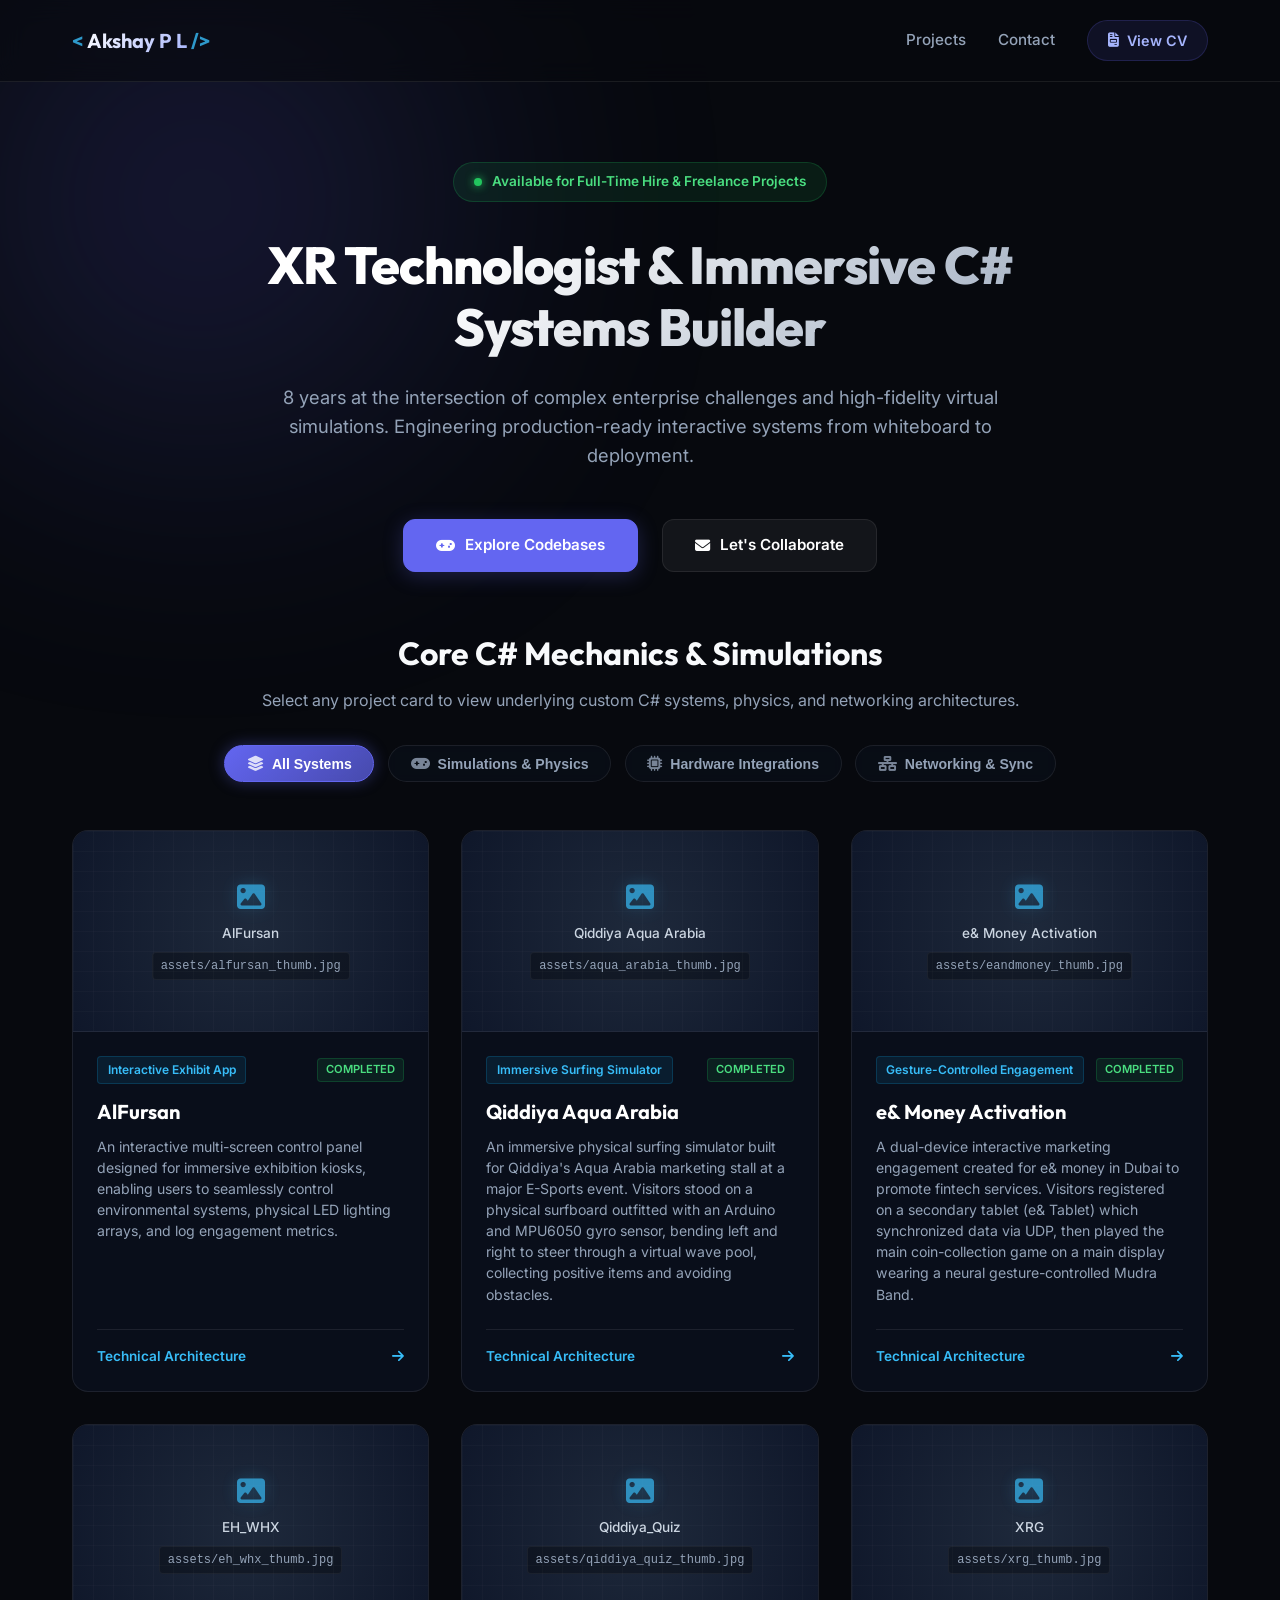
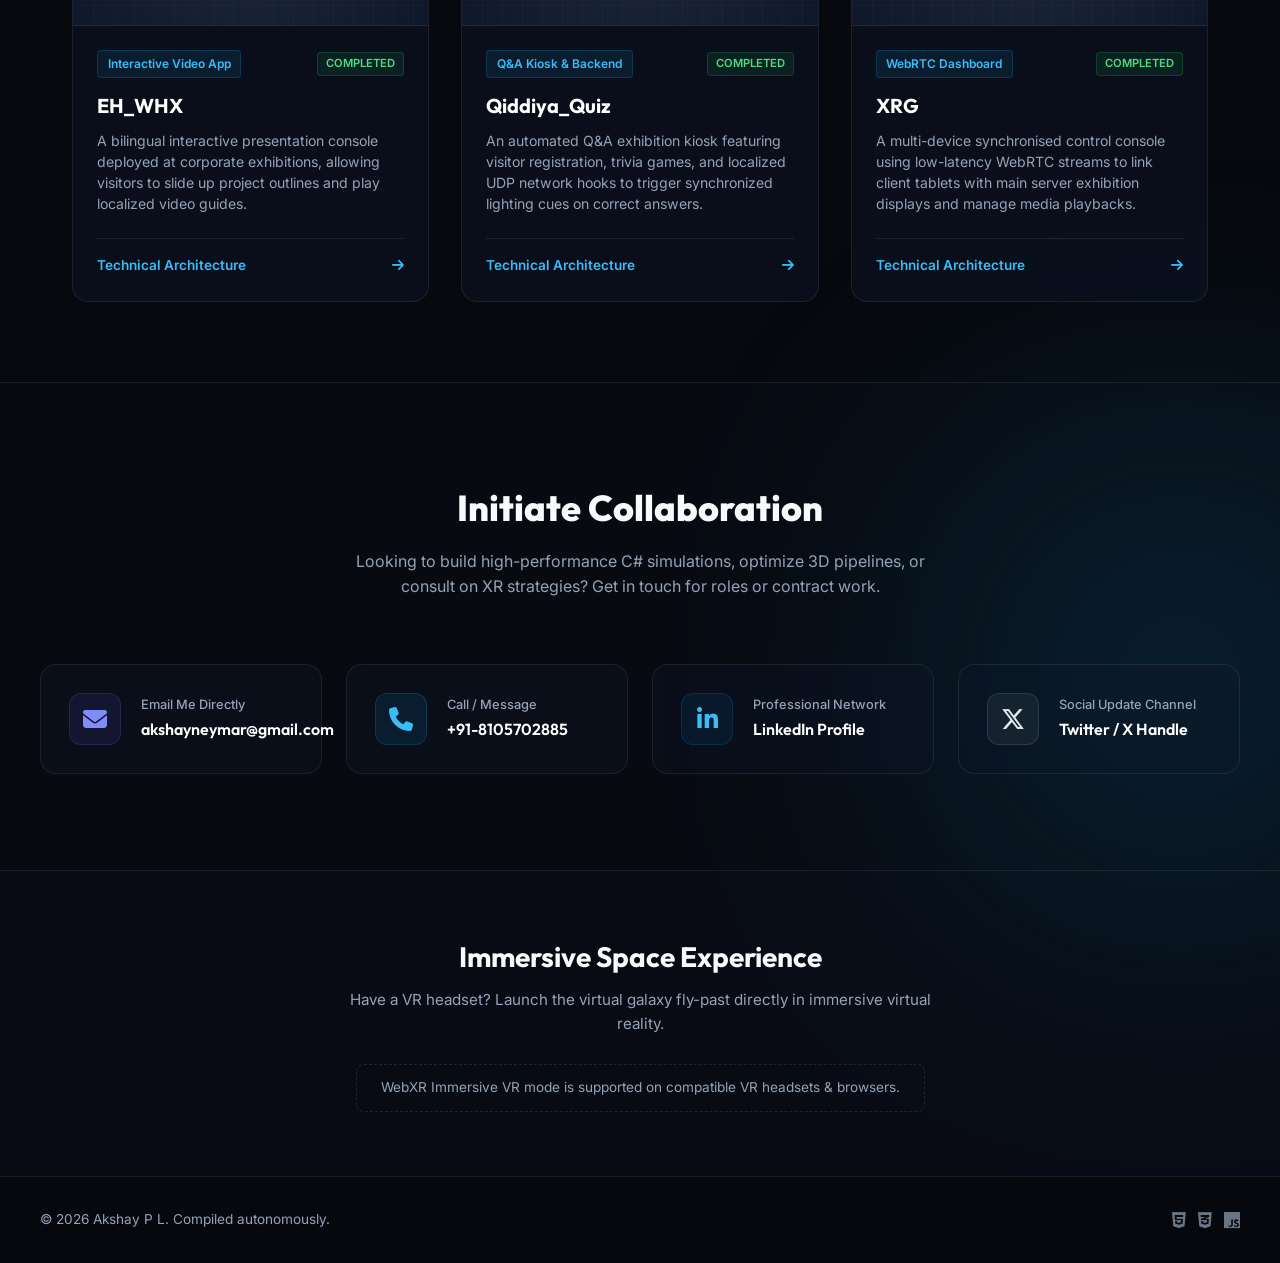
==== index.html @ 1660ffc5 "Fix email channel-icon compression and upgrade FontAwesome to 6.5.1 for X/Twitter icon support" ====
<!DOCTYPE html>
<html lang="en">
<head>
    <meta charset="UTF-8">
    <meta name="viewport" content="width=device-width, initial-scale=1.0">
    <title>Akshay P L - XR Technologist & C# Systems Developer</title>
    <!-- Google Fonts -->
    <link rel="preconnect" href="https://fonts.googleapis.com">
    <link rel="preconnect" href="https://fonts.gstatic.com" crossorigin>
    <link href="https://fonts.googleapis.com/css2?family=Inter:wght@300;400;500;600;700&family=Outfit:wght@400;500;600;700;800&display=swap" rel="stylesheet">
    <!-- FontAwesome for icons -->
    <link rel="stylesheet" href="https://cdnjs.cloudflare.com/ajax/libs/font-awesome/6.5.1/css/all.min.css">
    <!-- Main Stylesheet -->
    <link rel="stylesheet" href="style.css">
</head>
<body>
    <!-- Scroll Progress Indicator -->
    <div class="scroll-progress" id="scroll-progress"></div>

    <!-- WebGL Background Canvas -->
    <canvas id="webgl-bg"></canvas>
    
    <!-- Background Gradient and Glow Effects -->
    <div class="bg-glow bg-glow-1"></div>
    <div class="bg-glow bg-glow-2"></div>

    <!-- Header / Navigation -->
    <header>
        <div class="header-container">
            <a href="#" class="logo">
                <span class="code-bracket">&lt;</span>
                <span class="logo-text">Akshay P L</span>
                <span class="code-bracket">/&gt;</span>
            </a>
            <nav class="nav-links">
                <a href="#projects" class="nav-link">Projects</a>
                <a href="#contact" class="nav-link">Contact</a>
                <a href="cv.html" class="btn-cv-nav"><i class="fa-solid fa-file-invoice"></i> View CV</a>
            </nav>
        </div>
    </header>

    <!-- Hero Section -->
    <section class="hero">
        <div class="hero-badge">
            <span class="badge-status"></span> Available for Full-Time Hire & Freelance Projects
        </div>
        <div class="hero-content">
            <h1 class="hero-title">XR Technologist & Immersive C# Systems Builder</h1>
            <p class="hero-subtitle">8 years at the intersection of complex enterprise challenges and high-fidelity virtual simulations. Engineering production-ready interactive systems from whiteboard to deployment.</p>
            
            <div class="hero-actions">
                <a href="#projects" class="btn btn-primary"><i class="fa-solid fa-gamepad"></i> Explore Codebases</a>
                <a href="#contact" class="btn btn-secondary"><i class="fa-solid fa-envelope"></i> Let's Collaborate</a>
            </div>


        </div>
    </section>

    <!-- Projects Grid Section -->
    <section class="projects-section" id="projects">
        <div class="section-header">
            <h2>Core C# Mechanics & Simulations</h2>
            <p>Select any project card to view underlying custom C# systems, physics, and networking architectures.</p>
            
            <div class="project-filters">
                <button class="filter-btn active" data-filter="all"><i class="fa-solid fa-layer-group"></i> All Systems</button>
                <button class="filter-btn" data-filter="simulation"><i class="fa-solid fa-gamepad"></i> Simulations & Physics</button>
                <button class="filter-btn" data-filter="hardware"><i class="fa-solid fa-microchip"></i> Hardware Integrations</button>
                <button class="filter-btn" data-filter="network"><i class="fa-solid fa-network-wired"></i> Networking & Sync</button>
            </div>
        </div>
        
        <div class="projects-grid" id="projects-grid">
            <!-- Project cards will be populated here -->
        </div>
    </section>

    <!-- Contact & Handoff Section -->
    <section class="contact-section" id="contact">
        <div class="contact-container">
            <div class="contact-header">
                <h2>Initiate Collaboration</h2>
                <p>Looking to build high-performance C# simulations, optimize 3D pipelines, or consult on XR strategies? Get in touch for roles or contract work.</p>
            </div>
            
            <div class="contact-grid">
                <!-- Direct Channels -->
                <div class="contact-card">
                    <div class="contact-channel">
                        <div class="channel-icon email-icon"><i class="fa-solid fa-envelope"></i></div>
                        <div class="channel-details">
                            <span class="channel-label">Email Me Directly</span>
                            <a href="mailto:akshayneymar@gmail.com" class="channel-value">akshayneymar@gmail.com</a>
                        </div>
                    </div>
                </div>

                <div class="contact-card">
                    <div class="contact-channel">
                        <div class="channel-icon phone-icon"><i class="fa-solid fa-phone"></i></div>
                        <div class="channel-details">
                            <span class="channel-label">Call / Message</span>
                            <a href="tel:+918105702885" class="channel-value">+91-8105702885</a>
                        </div>
                    </div>
                </div>

                <div class="contact-card">
                    <div class="contact-channel">
                        <div class="channel-icon linkedin-icon"><i class="fa-brands fa-linkedin-in"></i></div>
                        <div class="channel-details">
                            <span class="channel-label">Professional Network</span>
                            <a href="https://linkedin.com" target="_blank" class="channel-value">LinkedIn Profile</a>
                        </div>
                    </div>
                </div>

                <div class="contact-card">
                    <div class="contact-channel">
                        <div class="channel-icon twitter-icon"><i class="fa-brands fa-x-twitter"></i></div>
                        <div class="channel-details">
                            <span class="channel-label">Social Update Channel</span>
                            <a href="https://twitter.com" target="_blank" class="channel-value">Twitter / X Handle</a>
                        </div>
                    </div>
                </div>
            </div>
        </div>
    </section>

    <!-- Project Modal -->
    <div class="modal-backdrop" id="project-modal">
        <div class="modal-card">
            <button class="modal-close" id="modal-close" aria-label="Close modal">
                <i class="fa-solid fa-xmark"></i>
            </button>
            <div class="modal-body">
                <div class="modal-media-container">
                    <!-- Carousel Slides wrapper -->
                    <div class="carousel-slides" id="carousel-slides">
                        <!-- Dynamic slides loaded here -->
                    </div>
                    
                    <!-- Navigation Arrows -->
                    <button class="carousel-btn prev-btn" id="carousel-prev" aria-label="Previous slide">
                        <i class="fa-solid fa-chevron-left"></i>
                    </button>
                    <button class="carousel-btn next-btn" id="carousel-next" aria-label="Next slide">
                        <i class="fa-solid fa-chevron-right"></i>
                    </button>
                    
                    <!-- Indicators / Dots -->
                    <div class="carousel-dots" id="carousel-dots"></div>
                </div>
                
                <div class="modal-info">
                    <div class="modal-header">
                        <span class="modal-tag" id="modal-tag">Unity Engine</span>
                        <h3 class="modal-title" id="modal-title">Project Title</h3>
                    </div>
                    <p class="modal-outcome" id="modal-outcome">Outcome Description</p>
                    <div class="modal-details">
                        <h4>Core C# Systems Implementation</h4>
                        <ul class="modal-bullets" id="modal-bullets">
                            <!-- Bullet points go here -->
                        </ul>
                    </div>
                    <div class="modal-footer">
                        <div class="media-required-alert" id="modal-media-alert">
                            <i class="fa-solid fa-circle-info"></i>
                            <span><strong>Required Media Asset:</strong> <code id="modal-asset-name">filename.ext</code></span>
                        </div>
                    </div>
                </div>
            </div>
        </div>
    </div>

    <!-- VR Explore Section -->
    <section class="vr-explore-section">
        <div class="vr-container">
            <h3>Immersive Space Experience</h3>
            <p>Have a VR headset? Launch the virtual galaxy fly-past directly in immersive virtual reality.</p>
            <button id="vr-btn" class="btn btn-primary btn-vr" style="display: none;"><i class="fa-solid fa-vr-cardboard"></i> Explore in VR</button>
            <div id="vr-unsupported" class="vr-unsupported-msg">WebXR Immersive VR mode is supported on compatible VR headsets & browsers.</div>
        </div>
    </section>

    <!-- Footer -->
    <footer>
        <div class="footer-container">
            <p>&copy; 2026 Akshay P L. Compiled autonomously.</p>
            <div class="footer-tech">
                <i class="fa-brands fa-html5"></i>
                <i class="fa-brands fa-css3-alt"></i>
                <i class="fa-brands fa-js"></i>
            </div>
        </div>
    </footer>

    <!-- Scripts -->
    <script src="https://cdnjs.cloudflare.com/ajax/libs/three.js/r128/three.min.js"></script>
    <script src="script.js"></script>
</body>
</html>
---- style.css ----
/* ==========================================================================
   Base Styles & Reset
   ========================================================================== */
:root {
    --bg-dark: #07090e;
    --bg-card: rgba(15, 23, 42, 0.45);
    --border-color: rgba(255, 255, 255, 0.08);
    --border-hover: rgba(255, 255, 255, 0.2);
    
    --primary: #6366f1; /* Indigo */
    --primary-glow: rgba(99, 102, 241, 0.15);
    --secondary: #0ea5e9; /* Sky Blue */
    --secondary-glow: rgba(14, 165, 233, 0.15);
    
    --text-primary: #f8fafc;
    --text-muted: #94a3b8;
    --text-highlight: #38bdf8;
    
    --font-heading: 'Outfit', sans-serif;
    --font-body: 'Inter', sans-serif;
    
    --transition-speed: 0.3s;
}

* {
    margin: 0;
    padding: 0;
    box-sizing: border-box;
}

html {
    scroll-behavior: smooth;
}

body {
    background-color: var(--bg-dark);
    color: var(--text-primary);
    font-family: var(--font-body);
    line-height: 1.6;
    overflow-x: hidden;
    min-height: 100vh;
    display: flex;
    flex-direction: column;
    position: relative;
}

/* WebGL Background Canvas */
#webgl-bg {
    position: fixed;
    top: 0;
    left: 0;
    width: 100vw;
    height: 100vh;
    z-index: -3;
    pointer-events: none;
}

/* Scroll Progress indicator */
.scroll-progress {
    position: fixed;
    top: 0;
    left: 0;
    height: 3px;
    width: 0%;
    background: linear-gradient(90deg, var(--primary) 0%, var(--secondary) 100%);
    z-index: 1001;
    box-shadow: 0 0 8px rgba(99, 102, 241, 0.6);
    pointer-events: none;
    transition: width 0.1s ease-out;
}

/* Background Glow Effects */
.bg-glow {
    position: absolute;
    width: 600px;
    height: 600px;
    border-radius: 50%;
    filter: blur(140px);
    z-index: -1;
    pointer-events: none;
    opacity: 0.4;
}

.bg-glow-1 {
    top: -100px;
    left: -100px;
    background: radial-gradient(circle, var(--primary) 0%, transparent 70%);
}

.bg-glow-2 {
    bottom: 10%;
    right: -200px;
    background: radial-gradient(circle, var(--secondary) 0%, transparent 70%);
}

/* ==========================================================================
   Header Navigation
   ========================================================================== */
header {
    width: 100%;
    border-bottom: 1px solid var(--border-color);
    background: rgba(7, 9, 14, 0.6);
    backdrop-filter: blur(12px);
    position: sticky;
    top: 0;
    z-index: 100;
}

.header-container {
    max-width: 1200px;
    margin: 0 auto;
    padding: 1.25rem 2rem;
    display: flex;
    justify-content: space-between;
    align-items: center;
}

.logo {
    display: flex;
    align-items: center;
    text-decoration: none;
    font-family: var(--font-heading);
    font-weight: 700;
    font-size: 1.25rem;
}

.logo-text {
    background: linear-gradient(135deg, #ffffff 0%, #a5b4fc 100%);
    -webkit-background-clip: text;
    -webkit-text-fill-color: transparent;
    margin: 0 0.25rem;
}

.code-bracket {
    color: var(--text-highlight);
    opacity: 0.8;
}

.nav-links {
    display: flex;
    align-items: center;
    gap: 2rem;
}

.nav-link {
    color: var(--text-muted);
    text-decoration: none;
    font-size: 0.95rem;
    font-weight: 500;
    transition: color var(--transition-speed) ease;
}

.nav-link:hover {
    color: #ffffff;
}

.btn-cv-nav, .btn-cv-download {
    display: inline-flex;
    align-items: center;
    gap: 0.5rem;
    background: rgba(99, 102, 241, 0.1);
    border: 1px solid rgba(99, 102, 241, 0.2);
    padding: 0.5rem 1.25rem;
    border-radius: 100px;
    font-size: 0.9rem;
    font-weight: 600;
    color: #a5b4fc;
    text-decoration: none;
    transition: all var(--transition-speed) ease;
}

.btn-cv-nav:hover, .btn-cv-download:hover {
    background: var(--primary);
    border-color: var(--primary);
    color: #ffffff;
    box-shadow: 0 0 15px rgba(99, 102, 241, 0.35);
}

/* ==========================================================================
   Hero Section
   ========================================================================== */
.hero {
    max-width: 1000px;
    margin: 0 auto;
    padding: 5rem 2rem 1.5rem 2rem;
    text-align: center;
}

.hero-badge {
    display: inline-flex;
    align-items: center;
    gap: 0.6rem;
    background: rgba(34, 197, 94, 0.1);
    border: 1px solid rgba(34, 197, 94, 0.2);
    padding: 0.5rem 1.25rem;
    border-radius: 100px;
    font-size: 0.85rem;
    font-weight: 600;
    color: #4ade80;
    margin-bottom: 2rem;
}

.badge-status {
    width: 8px;
    height: 8px;
    background-color: #22c55e;
    border-radius: 50%;
    display: inline-block;
    box-shadow: 0 0 8px #22c55e;
    animation: pulse 2s infinite;
}

@keyframes pulse {
    0% { transform: scale(0.95); box-shadow: 0 0 0 0 rgba(34, 197, 94, 0.7); }
    70% { transform: scale(1); box-shadow: 0 0 0 6px rgba(34, 197, 94, 0); }
    100% { transform: scale(0.95); box-shadow: 0 0 0 0 rgba(34, 197, 94, 0); }
}

.hero-title {
    font-family: var(--font-heading);
    font-size: 3.25rem;
    font-weight: 800;
    line-height: 1.2;
    margin-bottom: 1.5rem;
    background: linear-gradient(135deg, #ffffff 30%, #94a3b8 100%);
    -webkit-background-clip: text;
    -webkit-text-fill-color: transparent;
    letter-spacing: -0.02em;
}

.hero-subtitle {
    font-size: 1.15rem;
    color: var(--text-muted);
    max-width: 800px;
    margin: 0 auto 3rem auto;
}

.hero-actions {
    display: flex;
    justify-content: center;
    gap: 1.5rem;
    margin-bottom: 0;
}

.btn {
    display: inline-flex;
    align-items: center;
    gap: 0.6rem;
    padding: 0.85rem 2rem;
    border-radius: 12px;
    font-size: 0.95rem;
    font-weight: 600;
    text-decoration: none;
    transition: all var(--transition-speed) ease;
    cursor: pointer;
}

.btn-primary {
    background: var(--primary);
    color: #ffffff;
    border: 1px solid var(--primary);
    box-shadow: 0 4px 20px rgba(99, 102, 241, 0.25);
}

.btn-primary:hover {
    transform: translateY(-2px);
    box-shadow: 0 8px 25px rgba(99, 102, 241, 0.4);
}

.btn-secondary {
    background: rgba(255, 255, 255, 0.05);
    color: #ffffff;
    border: 1px solid var(--border-color);
}

.btn-secondary:hover {
    background: rgba(255, 255, 255, 0.1);
    border-color: var(--border-hover);
    transform: translateY(-2px);
}

.hero-stats {
    display: flex;
    justify-content: center;
    gap: 4rem;
    border-top: 1px solid var(--border-color);
    border-bottom: 1px solid var(--border-color);
    padding: 2rem;
    background: rgba(15, 23, 42, 0.2);
    border-radius: 16px;
    backdrop-filter: blur(8px);
}

.stat-item {
    display: flex;
    flex-direction: column;
    align-items: center;
}

.stat-number {
    font-family: var(--font-heading);
    font-size: 2.25rem;
    font-weight: 700;
    color: var(--text-highlight);
    margin-bottom: 0.25rem;
}

.stat-label {
    font-size: 0.85rem;
    color: var(--text-muted);
    text-transform: uppercase;
    letter-spacing: 0.05em;
}

/* ==========================================================================
   Projects Section & Grid
   ========================================================================== */
.projects-section {
    max-width: 1200px;
    margin: 0 auto;
    padding: 2rem 2rem 5rem 2rem;
}

.section-header {
    text-align: center;
    margin-bottom: 3rem;
}

.section-header h2 {
    font-family: var(--font-heading);
    font-size: 2rem;
    font-weight: 700;
    margin-bottom: 0.5rem;
}

.section-header p {
    color: var(--text-muted);
}

/* Category Filter Control Buttons */
.project-filters {
    display: flex;
    justify-content: center;
    gap: 0.85rem;
    margin-top: 2rem;
    flex-wrap: wrap;
}

.filter-btn {
    background: rgba(15, 23, 42, 0.3);
    border: 1px solid var(--border-color);
    color: var(--text-muted);
    padding: 0.6rem 1.35rem;
    border-radius: 100px;
    font-size: 0.88rem;
    font-weight: 600;
    cursor: pointer;
    display: inline-flex;
    align-items: center;
    gap: 0.5rem;
    transition: all var(--transition-speed) ease;
    backdrop-filter: blur(4px);
}

.filter-btn i {
    font-size: 0.95rem;
    opacity: 0.8;
}

.filter-btn:hover {
    color: #ffffff;
    border-color: var(--border-hover);
    background: rgba(255, 255, 255, 0.04);
    transform: translateY(-1px);
}

.filter-btn.active {
    background: linear-gradient(135deg, var(--primary) 0%, rgba(99, 102, 241, 0.7) 100%);
    border-color: var(--primary);
    color: #ffffff;
    box-shadow: 0 0 15px rgba(99, 102, 241, 0.35);
}

.projects-grid {
    display: grid;
    grid-template-columns: repeat(auto-fill, minmax(340px, 1fr));
    gap: 2rem;
}

/* ==========================================================================
   Project Card
   ========================================================================== */
.project-card {
    background: var(--bg-card);
    border: 1px solid var(--border-color);
    border-radius: 16px;
    overflow: hidden;
    cursor: pointer;
    transition: all var(--transition-speed) cubic-bezier(0.4, 0, 0.2, 1);
    display: flex;
    flex-direction: column;
    height: 100%;
    position: relative;
}

/* Spotlight mouse tracker hover effect */
.project-card::before {
    content: '';
    position: absolute;
    top: 0;
    left: 0;
    width: 100%;
    height: 100%;
    border-radius: inherit;
    background: radial-gradient(350px circle at var(--mouse-x, 50%) var(--mouse-y, 50%), rgba(99, 102, 241, 0.12), transparent 80%);
    z-index: 1;
    pointer-events: none;
    opacity: 0;
    transition: opacity 0.4s ease;
}

.project-card:hover::before {
    opacity: 1;
}

.project-card:hover {
    transform: translateY(-8px);
    border-color: rgba(99, 102, 241, 0.45);
    box-shadow: 0 12px 30px -10px rgba(99, 102, 241, 0.3);
    background: rgba(15, 23, 42, 0.6);
}

.card-media-wrapper {
    position: relative;
    padding-top: 56.25%; /* 16:9 Aspect Ratio */
    background: #0f172a;
    border-bottom: 1px solid var(--border-color);
    z-index: 2;
}

.card-media-wrapper img.card-thumbnail {
    position: absolute;
    top: 0;
    left: 0;
    width: 100%;
    height: 100%;
    object-fit: cover;
    transition: transform 0.5s ease;
}

.project-card:hover .card-thumbnail {
    transform: scale(1.05);
}

/* Wireframe Placeholder */
.wireframe-placeholder {
    position: absolute;
    top: 0;
    left: 0;
    width: 100%;
    height: 100%;
    display: flex;
    flex-direction: column;
    align-items: center;
    justify-content: center;
    background: radial-gradient(circle at center, #1e293b 0%, #0f172a 100%);
    padding: 1.5rem;
    text-align: center;
    color: var(--text-muted);
}

.wireframe-placeholder::before {
    content: '';
    position: absolute;
    top: 0;
    left: 0;
    width: 100%;
    height: 100%;
    background-image: 
        linear-gradient(rgba(255, 255, 255, 0.02) 1px, transparent 1px),
        linear-gradient(90deg, rgba(255, 255, 255, 0.02) 1px, transparent 1px);
    background-size: 20px 20px;
    pointer-events: none;
}

.placeholder-icon {
    font-size: 1.75rem;
    margin-bottom: 0.75rem;
    color: var(--text-highlight);
    opacity: 0.7;
    filter: drop-shadow(0 0 8px rgba(56, 189, 248, 0.3));
}

.placeholder-text {
    font-size: 0.85rem;
    font-weight: 500;
    max-width: 90%;
    margin-bottom: 0.5rem;
    display: -webkit-box;
    -webkit-line-clamp: 2;
    -webkit-box-orient: vertical;
    overflow: hidden;
    color: #cbd5e1;
}

.wireframe-dimensions {
    font-family: monospace;
    font-size: 0.75rem;
    background: rgba(0, 0, 0, 0.3);
    padding: 0.2rem 0.5rem;
    border-radius: 4px;
    border: 1px solid rgba(255, 255, 255, 0.05);
    color: var(--text-muted);
}

.card-content {
    padding: 1.5rem;
    display: flex;
    flex-direction: column;
    flex-grow: 1;
    position: relative;
    z-index: 2;
}

.card-header {
    display: flex;
    justify-content: space-between;
    align-items: center;
    margin-bottom: 0.75rem;
}

.tag-badge {
    font-size: 0.75rem;
    background: rgba(14, 165, 233, 0.1);
    color: var(--text-highlight);
    padding: 0.2rem 0.6rem;
    border-radius: 4px;
    border: 1px solid rgba(14, 165, 233, 0.2);
    font-weight: 600;
}

.status-badge {
    font-size: 0.7rem;
    background: rgba(34, 197, 94, 0.1);
    color: #4ade80;
    padding: 0.15rem 0.5rem;
    border-radius: 4px;
    border: 1px solid rgba(34, 197, 94, 0.2);
    font-weight: 600;
    text-transform: uppercase;
}

.project-title {
    font-family: var(--font-heading);
    font-size: 1.25rem;
    font-weight: 700;
    margin-bottom: 0.5rem;
    color: #ffffff;
    transition: color var(--transition-speed) ease;
}

.project-card:hover .project-title {
    color: #a5b4fc;
}

.project-outcome-text {
    font-size: 0.88rem;
    color: var(--text-muted);
    margin-bottom: 1.5rem;
    flex-grow: 1;
    line-height: 1.5;
}

.modal-outcome {
    font-size: 0.95rem;
    color: #cbd5e1;
    margin-bottom: 1.5rem;
    line-height: 1.6;
    background: rgba(255, 255, 255, 0.02);
    border-left: 3px solid var(--primary);
    padding: 0.75rem 1rem;
    border-radius: 0 8px 8px 0;
}

.card-footer {
    display: flex;
    align-items: center;
    justify-content: space-between;
    font-size: 0.85rem;
    font-weight: 600;
    color: var(--text-highlight);
    padding-top: 1rem;
    border-top: 1px solid var(--border-color);
}

.card-footer i {
    transition: transform var(--transition-speed) ease;
}

.project-card:hover .card-footer i {
    transform: translateX(4px);
}

/* ==========================================================================
   Contact Section
   ========================================================================== */
.contact-section {
    background: rgba(15, 23, 42, 0.15);
    border-top: 1px solid var(--border-color);
    padding: 6rem 2rem;
}

.contact-container {
    max-width: 1200px;
    margin: 0 auto;
}

.contact-header {
    text-align: center;
    margin-bottom: 4rem;
}

.contact-header h2 {
    font-family: var(--font-heading);
    font-size: 2.25rem;
    font-weight: 800;
    margin-bottom: 0.75rem;
}

.contact-header p {
    color: var(--text-muted);
    max-width: 600px;
    margin: 0 auto;
}

.contact-grid {
    display: grid;
    grid-template-columns: repeat(auto-fit, minmax(260px, 1fr));
    gap: 1.5rem;
}

.contact-card {
    background: rgba(15, 23, 42, 0.35);
    border: 1px solid var(--border-color);
    border-radius: 16px;
    padding: 1.75rem;
    transition: all var(--transition-speed) ease;
}

.contact-card:hover {
    border-color: var(--border-hover);
    transform: translateY(-4px);
    box-shadow: 0 10px 20px -10px rgba(0, 0, 0, 0.3);
}

.contact-channel {
    display: flex;
    align-items: center;
    gap: 1.25rem;
}

.channel-icon {
    width: 3.25rem;
    height: 3.25rem;
    flex-shrink: 0;
    border-radius: 12px;
    display: flex;
    align-items: center;
    justify-content: center;
    font-size: 1.5rem;
    transition: all var(--transition-speed) ease;
}

.email-icon { background: rgba(99, 102, 241, 0.1); color: #818cf8; border: 1px solid rgba(99, 102, 241, 0.2); }
.phone-icon { background: rgba(14, 165, 233, 0.1); color: #38bdf8; border: 1px solid rgba(14, 165, 233, 0.2); }
.linkedin-icon { background: rgba(2, 132, 199, 0.1); color: #38bdf8; border: 1px solid rgba(2, 132, 199, 0.2); }
.twitter-icon { background: rgba(255, 255, 255, 0.05); color: #e2e8f0; border: 1px solid rgba(255, 255, 255, 0.1); }

.contact-card:hover .email-icon { background: #6366f1; color: #ffffff; box-shadow: 0 0 15px rgba(99, 102, 241, 0.4); }
.contact-card:hover .phone-icon { background: #0ea5e9; color: #ffffff; box-shadow: 0 0 15px rgba(14, 165, 233, 0.4); }
.contact-card:hover .linkedin-icon { background: #0284c7; color: #ffffff; box-shadow: 0 0 15px rgba(2, 132, 199, 0.4); }
.contact-card:hover .twitter-icon { background: #ffffff; color: #000000; box-shadow: 0 0 15px rgba(255, 255, 255, 0.4); }

.channel-details {
    display: flex;
    flex-direction: column;
}

.channel-label {
    font-size: 0.8rem;
    color: var(--text-muted);
    font-weight: 500;
}

.channel-value {
    font-family: var(--font-heading);
    font-size: 1rem;
    font-weight: 600;
    color: #ffffff;
    text-decoration: none;
    margin-top: 0.15rem;
    transition: color var(--transition-speed) ease;
}

.channel-value:hover {
    color: var(--text-highlight);
}

/* ==========================================================================
   CV / Resume Page Custom Styles
   ========================================================================== */
.cv-main-container {
    max-width: 900px;
    margin: 4rem auto;
    padding: 0 2rem;
}

.cv-wrapper {
    background: rgba(15, 23, 42, 0.3);
    border: 1px solid var(--border-color);
    border-radius: 24px;
    padding: 3rem;
    box-shadow: 0 20px 40px -15px rgba(0, 0, 0, 0.3);
}

.cv-header {
    border-bottom: 1px solid var(--border-color);
    padding-bottom: 2rem;
    margin-bottom: 2.5rem;
}

.cv-name {
    font-family: var(--font-heading);
    font-size: 2.5rem;
    font-weight: 800;
    color: #ffffff;
    margin-bottom: 0.5rem;
}

.cv-title {
    font-size: 1.15rem;
    color: var(--text-highlight);
    font-weight: 600;
    margin-bottom: 1.25rem;
}

.cv-contact-info {
    display: flex;
    flex-wrap: wrap;
    gap: 1.5rem;
    font-size: 0.9rem;
    color: var(--text-muted);
}

.cv-contact-info a {
    color: var(--text-muted);
    text-decoration: none;
}

.cv-contact-info a:hover {
    color: #ffffff;
}

.cv-contact-info i {
    color: var(--primary);
}

.cv-section {
    margin-bottom: 2.5rem;
}

.cv-section-title {
    font-family: var(--font-heading);
    font-size: 1.25rem;
    font-weight: 700;
    color: #ffffff;
    margin-bottom: 1.25rem;
    display: flex;
    align-items: center;
    gap: 0.75rem;
    border-bottom: 1px solid rgba(255, 255, 255, 0.05);
    padding-bottom: 0.5rem;
}

.cv-section-title i {
    color: var(--text-highlight);
    font-size: 1.1rem;
}

.cv-text {
    font-size: 0.95rem;
    color: var(--text-muted);
    line-height: 1.7;
}

.job-block {
    margin-bottom: 2rem;
}

.job-header {
    display: flex;
    justify-content: space-between;
    align-items: flex-start;
    margin-bottom: 0.75rem;
}

.job-title-company h3 {
    font-family: var(--font-heading);
    font-size: 1.1rem;
    font-weight: 700;
    color: #ffffff;
}

.company-name {
    font-size: 0.9rem;
    color: var(--text-highlight);
    font-weight: 500;
}

.job-duration {
    font-size: 0.85rem;
    color: var(--text-muted);
    font-weight: 500;
}

.job-bullets {
    list-style-type: none;
    font-size: 0.9rem;
    color: var(--text-muted);
}

.job-bullets li {
    position: relative;
    padding-left: 1.25rem;
    margin-bottom: 0.5rem;
    line-height: 1.6;
}

.job-bullets li::before {
    content: '•';
    position: absolute;
    left: 0.25rem;
    color: var(--primary);
    font-weight: bold;
}

.cv-skills-grid {
    display: grid;
    grid-template-columns: repeat(auto-fit, minmax(220px, 1fr));
    gap: 1.5rem;
}

.skill-category h4 {
    font-family: var(--font-heading);
    font-size: 0.95rem;
    font-weight: 600;
    color: #e2e8f0;
    margin-bottom: 0.75rem;
}

.skill-tags {
    display: flex;
    flex-wrap: wrap;
    gap: 0.5rem;
}

.skill-tags span {
    font-size: 0.8rem;
    background: rgba(255, 255, 255, 0.03);
    border: 1px solid var(--border-color);
    padding: 0.25rem 0.6rem;
    border-radius: 6px;
    color: #cbd5e1;
}

.edu-item {
    margin-bottom: 1.25rem;
}

.edu-item h4 {
    font-family: var(--font-heading);
    font-size: 1rem;
    font-weight: 700;
    color: #ffffff;
}

.edu-meta {
    font-size: 0.9rem;
    color: var(--text-muted);
}

.edu-certs {
    list-style-type: none;
    font-size: 0.9rem;
    color: var(--text-muted);
    margin-top: 0.5rem;
}

.edu-certs li {
    position: relative;
    padding-left: 1.25rem;
    margin-bottom: 0.4rem;
}

.edu-certs li::before {
    content: '✓';
    position: absolute;
    left: 0;
    color: #10b981;
}

/* ==========================================================================
   Project Modal & Carousel
   ========================================================================== */
.modal-backdrop {
    position: fixed;
    top: 0;
    left: 0;
    width: 100%;
    height: 100%;
    background: rgba(2, 4, 8, 0.85);
    backdrop-filter: blur(16px);
    z-index: 1000;
    display: flex;
    align-items: center;
    justify-content: center;
    padding: 2rem;
    opacity: 0;
    pointer-events: none;
    transition: opacity var(--transition-speed) ease;
}

.modal-backdrop.active {
    opacity: 1;
    pointer-events: auto;
}

.modal-card {
    background: #0f172a;
    border: 1px solid var(--border-hover);
    border-radius: 24px;
    width: 100%;
    max-width: 950px;
    overflow: hidden;
    position: relative;
    box-shadow: 0 25px 50px -12px rgba(0, 0, 0, 0.5);
    transform: scale(0.95) translateY(20px);
    transition: all var(--transition-speed) cubic-bezier(0.34, 1.56, 0.64, 1);
}

.modal-backdrop.active .modal-card {
    transform: scale(1) translateY(0);
}

.modal-close {
    position: absolute;
    top: 1.5rem;
    right: 1.5rem;
    width: 2.5rem;
    height: 2.5rem;
    border-radius: 50%;
    background: rgba(255, 255, 255, 0.05);
    border: 1px solid var(--border-color);
    color: var(--text-primary);
    cursor: pointer;
    display: flex;
    align-items: center;
    justify-content: center;
    font-size: 1.25rem;
    z-index: 100;
    transition: all var(--transition-speed) ease;
}

.modal-close:hover {
    background: rgba(255, 255, 255, 0.1);
    color: var(--text-highlight);
    transform: rotate(90deg);
}

.modal-body {
    display: grid;
    grid-template-columns: 1.2fr 1fr;
}

.modal-media-container {
    position: relative;
    background: #020617;
    border-right: 1px solid var(--border-color);
    height: 100%;
    min-height: 400px;
    display: flex;
    align-items: center;
    justify-content: center;
    overflow: hidden;
}

/* Carousel Slides Styling */
.carousel-slides {
    position: absolute;
    top: 0;
    left: 0;
    width: 100%;
    height: 100%;
    display: flex;
}

.carousel-slide {
    min-width: 100%;
    height: 100%;
    position: relative;
    opacity: 0;
    transition: opacity 0.5s ease-in-out;
    display: none;
    align-items: center;
    justify-content: center;
}

.carousel-slide.active {
    opacity: 1;
    display: flex;
}

.carousel-slide img, .carousel-slide video {
    width: 100%;
    height: 100%;
    object-fit: contain;
}

.carousel-slide iframe {
    width: 100%;
    height: 100%;
    border: none;
}

.slide-caption {
    position: absolute;
    bottom: 0;
    left: 0;
    width: 100%;
    background: linear-gradient(transparent, rgba(0,0,0,0.85));
    color: #ffffff;
    padding: 2.5rem 1.5rem 1rem 1.5rem;
    font-size: 0.85rem;
    font-weight: 500;
    pointer-events: none;
}

/* Carousel Navigation */
.carousel-btn {
    position: absolute;
    top: 50%;
    transform: translateY(-50%);
    background: rgba(15, 23, 42, 0.7);
    border: 1px solid rgba(255, 255, 255, 0.1);
    color: #ffffff;
    width: 2.5rem;
    height: 2.5rem;
    border-radius: 50%;
    display: flex;
    align-items: center;
    justify-content: center;
    cursor: pointer;
    z-index: 10;
    backdrop-filter: blur(4px);
    transition: all var(--transition-speed) ease;
}

.carousel-btn:hover {
    background: var(--primary);
    border-color: var(--primary);
    box-shadow: 0 0 10px rgba(99, 102, 241, 0.5);
}

.prev-btn { left: 1rem; }
.next-btn { right: 1rem; }

.carousel-btn.hidden {
    display: none;
}

/* Carousel Dots */
.carousel-dots {
    position: absolute;
    bottom: 1rem;
    left: 50%;
    transform: translateX(-50%);
    display: flex;
    gap: 0.5rem;
    z-index: 10;
}

.carousel-dot {
    width: 8px;
    height: 8px;
    border-radius: 50%;
    background: rgba(255, 255, 255, 0.3);
    cursor: pointer;
    transition: all var(--transition-speed) ease;
}

.carousel-dot.active {
    background: var(--text-highlight);
    transform: scale(1.25);
    box-shadow: 0 0 8px rgba(56, 189, 248, 0.5);
}

.carousel-dot.hidden {
    display: none;
}

.modal-info {
    padding: 2.5rem;
    display: flex;
    flex-direction: column;
    justify-content: space-between;
    max-height: 550px;
    overflow-y: auto;
}

.modal-header {
    margin-bottom: 1.5rem;
}

.modal-tag {
    font-size: 0.8rem;
    color: var(--text-highlight);
    font-weight: 600;
    text-transform: uppercase;
    letter-spacing: 0.05em;
    display: inline-block;
    margin-bottom: 0.5rem;
}

.modal-title {
    font-family: var(--font-heading);
    font-size: 1.75rem;
    font-weight: 800;
    color: #ffffff;
}

.modal-details h4 {
    font-family: var(--font-heading);
    font-size: 1rem;
    font-weight: 600;
    color: #e2e8f0;
    margin-bottom: 1rem;
}

.modal-bullets {
    list-style-type: none;
    font-size: 0.9rem;
    color: var(--text-muted);
}

.modal-bullets li {
    position: relative;
    padding-left: 1.5rem;
    margin-bottom: 0.85rem;
}

.modal-bullets li::before {
    content: '⚡';
    position: absolute;
    left: 0;
    color: #f59e0b; /* Amber */
}

.modal-footer {
    margin-top: 2rem;
    border-top: 1px solid var(--border-color);
    padding-top: 1.5rem;
}

.media-required-alert {
    display: flex;
    align-items: flex-start;
    gap: 0.75rem;
    background: rgba(245, 158, 11, 0.05);
    border: 1px solid rgba(245, 158, 11, 0.15);
    border-radius: 8px;
    padding: 0.75rem 1rem;
    font-size: 0.8rem;
    color: #fde047;
}

.media-required-alert i {
    margin-top: 0.15rem;
    color: #fbbf24;
}

.media-required-alert code {
    font-family: monospace;
    background: rgba(0, 0, 0, 0.3);
    padding: 0.1rem 0.3rem;
    border-radius: 4px;
    border: 1px solid rgba(255, 255, 255, 0.05);
    color: #ffffff;
}
/* ==========================================================================
   VR Explore Section
   ========================================================================== */
.vr-explore-section {
    background: rgba(15, 23, 42, 0.25);
    border-top: 1px solid var(--border-color);
    padding: 4rem 2rem;
    text-align: center;
}

.vr-container {
    max-width: 600px;
    margin: 0 auto;
}

.vr-container h3 {
    font-family: var(--font-heading);
    font-size: 1.75rem;
    font-weight: 700;
    margin-bottom: 0.5rem;
}

.vr-container p {
    color: var(--text-muted);
    font-size: 0.95rem;
    margin-bottom: 1.75rem;
}

.btn-vr {
    background: linear-gradient(135deg, #a855f7 0%, var(--primary) 100%);
    border-color: #a855f7;
    box-shadow: 0 4px 20px rgba(168, 85, 247, 0.25);
}

.btn-vr:hover {
    box-shadow: 0 8px 25px rgba(168, 85, 247, 0.4);
    transform: translateY(-2px);
}

.vr-unsupported-msg {
    font-size: 0.85rem;
    color: var(--text-muted);
    border: 1px dashed rgba(255, 255, 255, 0.1);
    padding: 0.75rem 1.5rem;
    border-radius: 8px;
    display: inline-block;
}

/* Hide everything when WebXR Immersive session is running */
body.vr-active > :not(#webgl-bg) {
    display: none !important;
}

/* ==========================================================================
   Footer Section
   ========================================================================== */
footer {
    border-top: 1px solid var(--border-color);
    background: rgba(7, 9, 14, 0.9);
    padding: 2rem;
    margin-top: auto;
}

.footer-container {
    max-width: 1200px;
    margin: 0 auto;
    display: flex;
    justify-content: space-between;
    align-items: center;
    font-size: 0.85rem;
    color: var(--text-muted);
}

.footer-tech {
    display: flex;
    align-items: center;
    gap: 0.75rem;
}

.footer-tech i {
    font-size: 1.15rem;
    opacity: 0.7;
    transition: opacity var(--transition-speed) ease;
}

.footer-tech i:hover {
    opacity: 1;
}

/* ==========================================================================
   Responsive Design
   ========================================================================== */
@media (max-width: 900px) {
    .modal-body {
        grid-template-columns: 1fr;
    }
    
    .modal-media-container {
        padding-top: 56.25%;
        border-right: none;
        border-bottom: 1px solid var(--border-color);
        min-height: auto;
    }
    
    .modal-info {
        padding: 2rem;
    }
}

@media (max-width: 768px) {
    /* Header Responsive Layout */
    .header-container {
        flex-direction: column;
        gap: 0.85rem;
        padding: 1rem;
        text-align: center;
    }
    
    .logo {
        white-space: nowrap;
        justify-content: center;
        font-size: 1.15rem;
    }

    .nav-links {
        gap: 1.25rem;
        width: 100%;
        justify-content: center;
        flex-wrap: wrap;
    }

    .nav-link {
        font-size: 0.85rem;
    }

    .btn-cv-nav {
        padding: 0.35rem 0.95rem;
        font-size: 0.8rem;
    }

    /* Hero Responsive Layout */
    .hero {
        padding: 3rem 1rem 2rem 1rem;
    }
    
    .hero-badge {
        font-size: 0.78rem;
        padding: 0.45rem 1rem;
        line-height: 1.4;
        display: inline-flex;
        align-items: center;
        gap: 0.5rem;
        max-width: 100%;
    }

    .hero-title {
        font-size: 2rem;
        line-height: 1.3;
    }

    .hero-subtitle {
        font-size: 0.98rem;
        margin-bottom: 2rem;
    }
    
    .hero-actions {
        flex-direction: column;
        align-items: center;
        gap: 1rem;
        margin-bottom: 3rem;
    }
    
    .btn {
        width: 100%;
        max-width: 320px;
        justify-content: center;
    }
    
    .hero-stats {
        flex-direction: column;
        gap: 1.5rem;
        padding: 1.5rem;
    }

    /* Project Filters Spacing */
    .project-filters {
        gap: 0.5rem;
    }

    .filter-btn {
        padding: 0.45rem 1rem;
        font-size: 0.8rem;
    }
    
    .projects-grid {
        grid-template-columns: 1fr;
    }
    
    .contact-grid {
        grid-template-columns: 1fr;
    }
    
    .cv-wrapper {
        padding: 1.5rem;
    }
    
    .cv-contact-info {
        flex-direction: column;
        gap: 0.75rem;
    }
    
    .job-header {
        flex-direction: column;
        gap: 0.25rem;
    }
    
    .footer-container {
        flex-direction: column;
        gap: 1rem;
        text-align: center;
    }
}
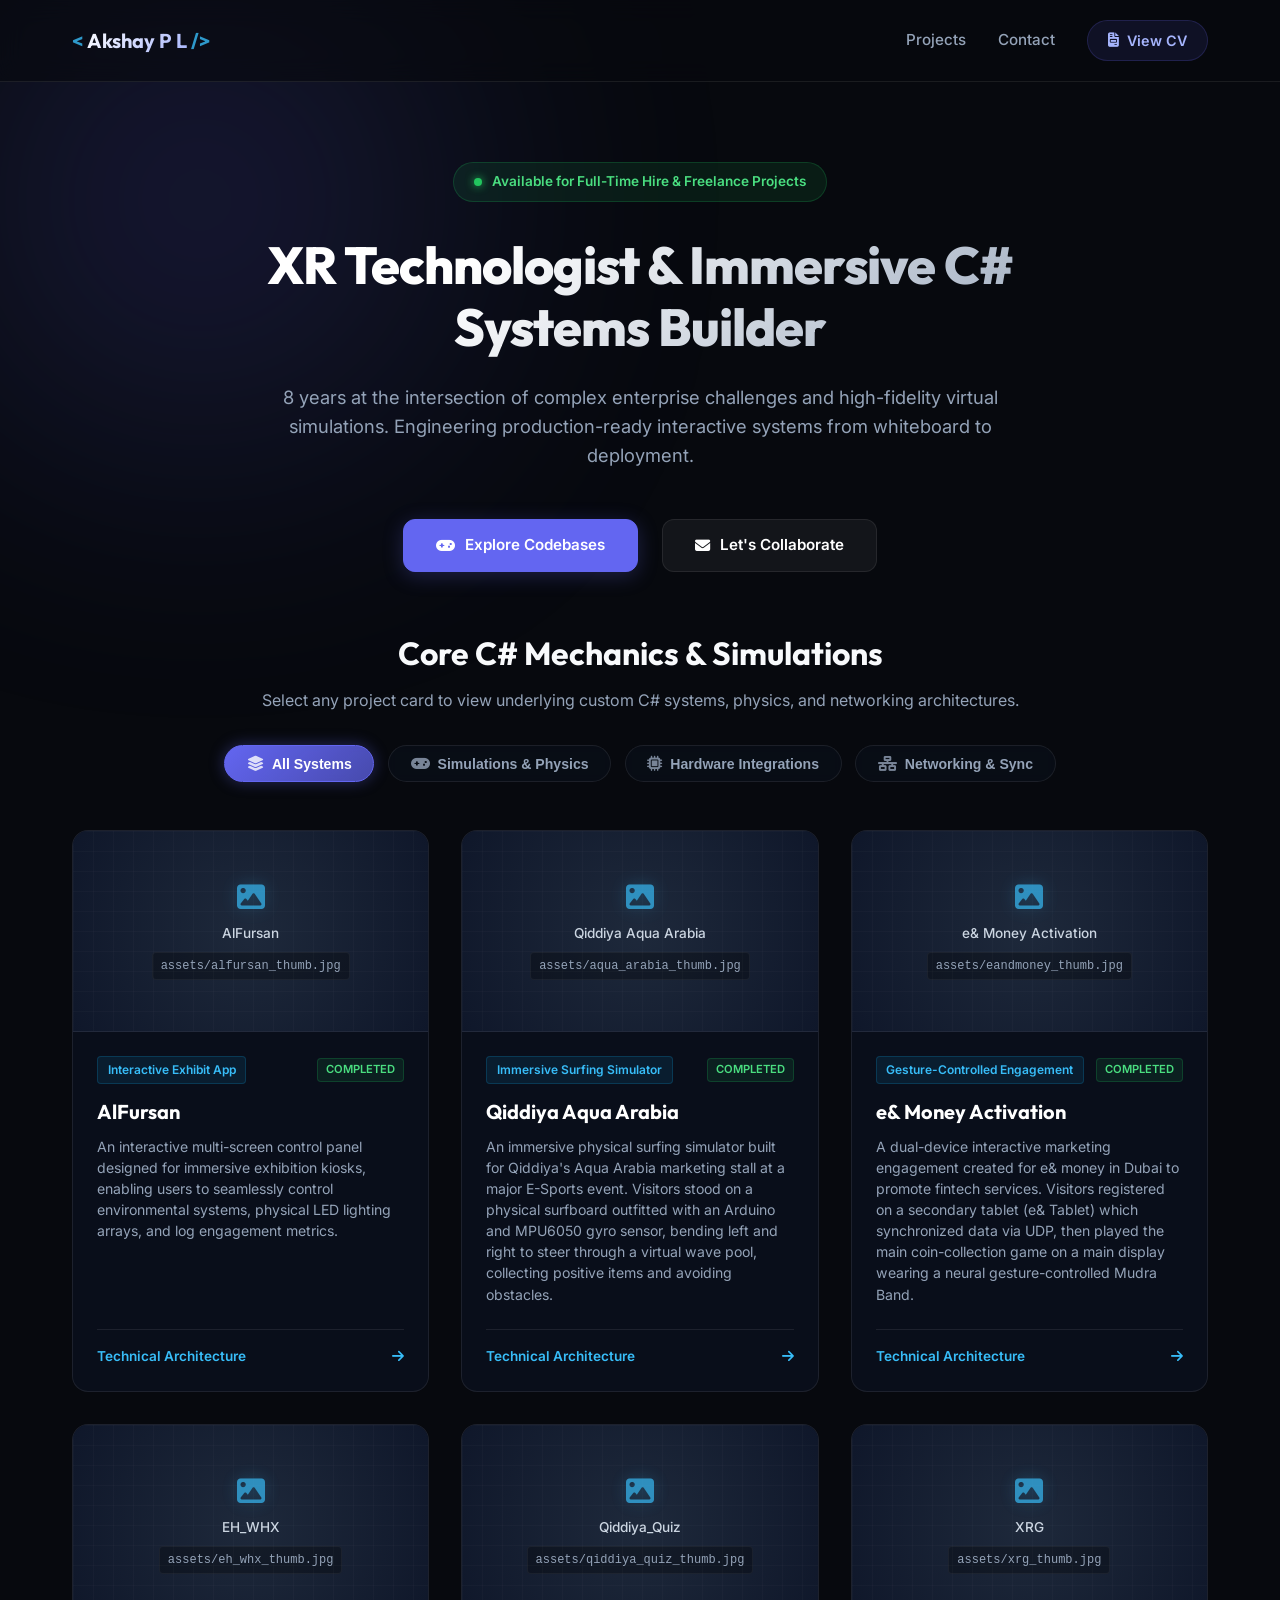
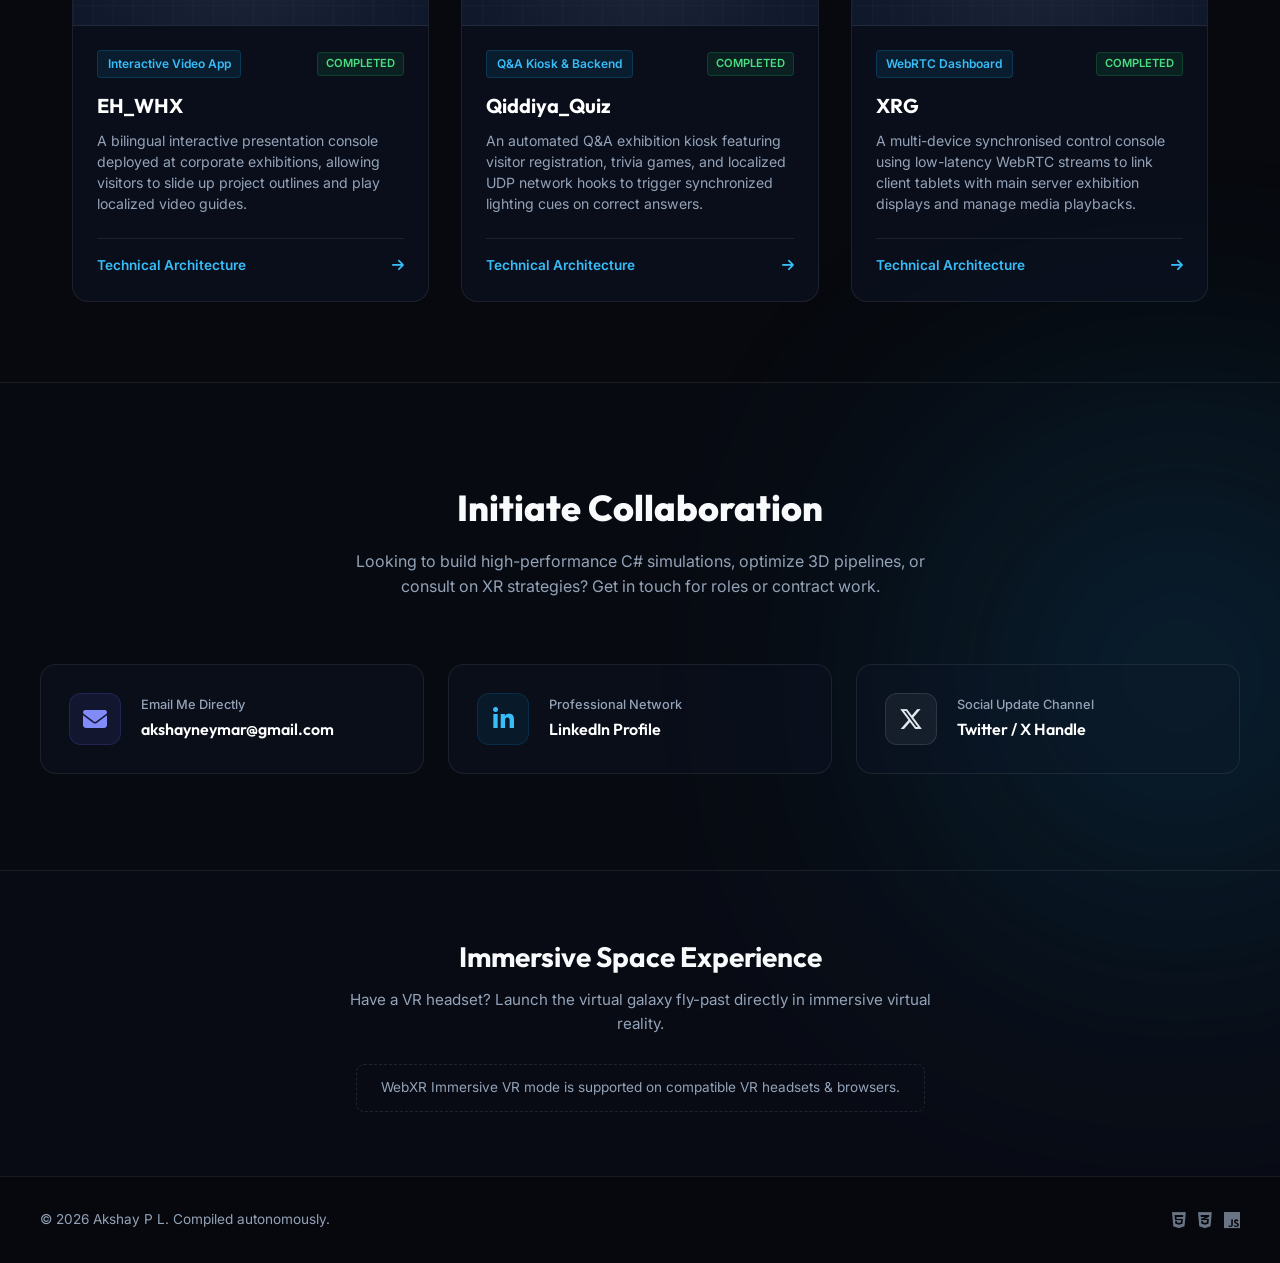
==== commit 20e3fee2: "Remove phone number contact details from index.html and cv.html" ====
--- a/index.html
+++ b/index.html
@@ -97,15 +97,7 @@
                     </div>
                 </div>
 
-                <div class="contact-card">
-                    <div class="contact-channel">
-                        <div class="channel-icon phone-icon"><i class="fa-solid fa-phone"></i></div>
-                        <div class="channel-details">
-                            <span class="channel-label">Call / Message</span>
-                            <a href="tel:+918105702885" class="channel-value">+91-8105702885</a>
-                        </div>
-                    </div>
-                </div>
+
 
                 <div class="contact-card">
                     <div class="contact-channel">
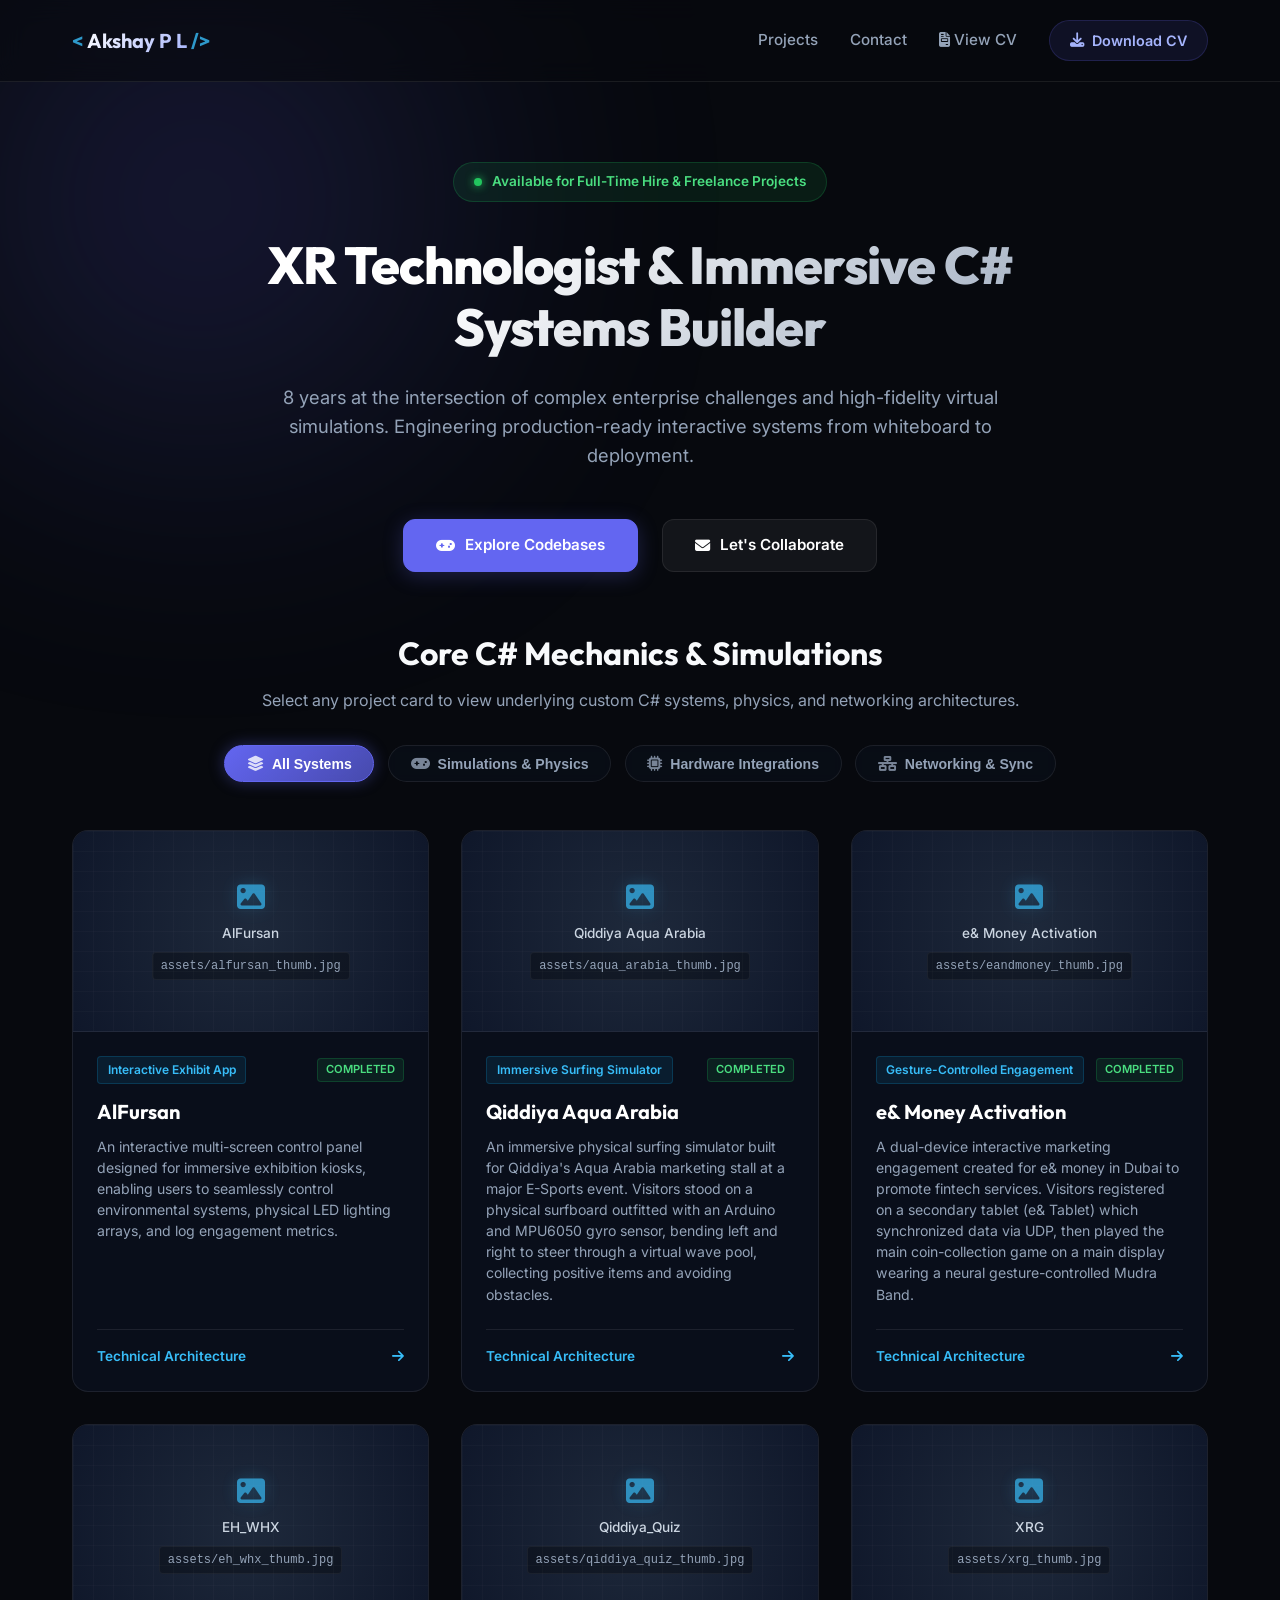
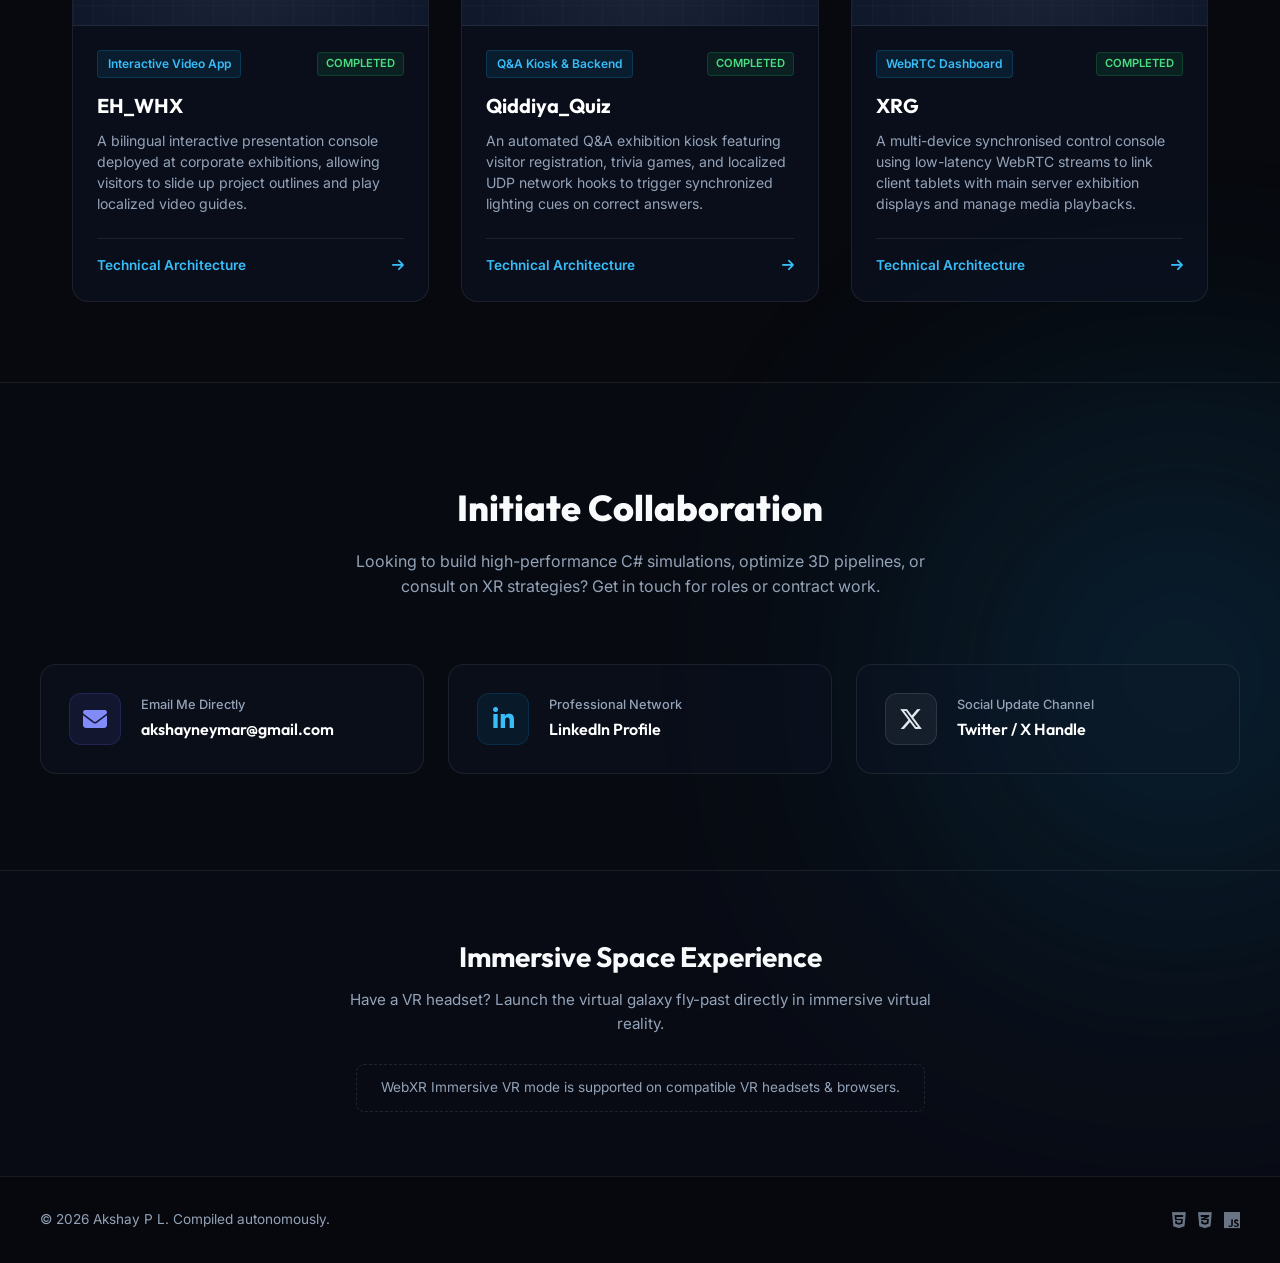
==== commit 7863a54a: "Add direct Download CV button to the main landing page navigation bar" ====
--- a/index.html
+++ b/index.html
@@ -35,7 +35,8 @@
             <nav class="nav-links">
                 <a href="#projects" class="nav-link">Projects</a>
                 <a href="#contact" class="nav-link">Contact</a>
-                <a href="cv.html" class="btn-cv-nav"><i class="fa-solid fa-file-invoice"></i> View CV</a>
+                <a href="cv.html" class="nav-link"><i class="fa-solid fa-file-invoice"></i> View CV</a>
+                <a href="Akshay_PL_Master_CV.pdf" download class="btn-cv-nav"><i class="fa-solid fa-download"></i> Download CV</a>
             </nav>
         </div>
     </header>
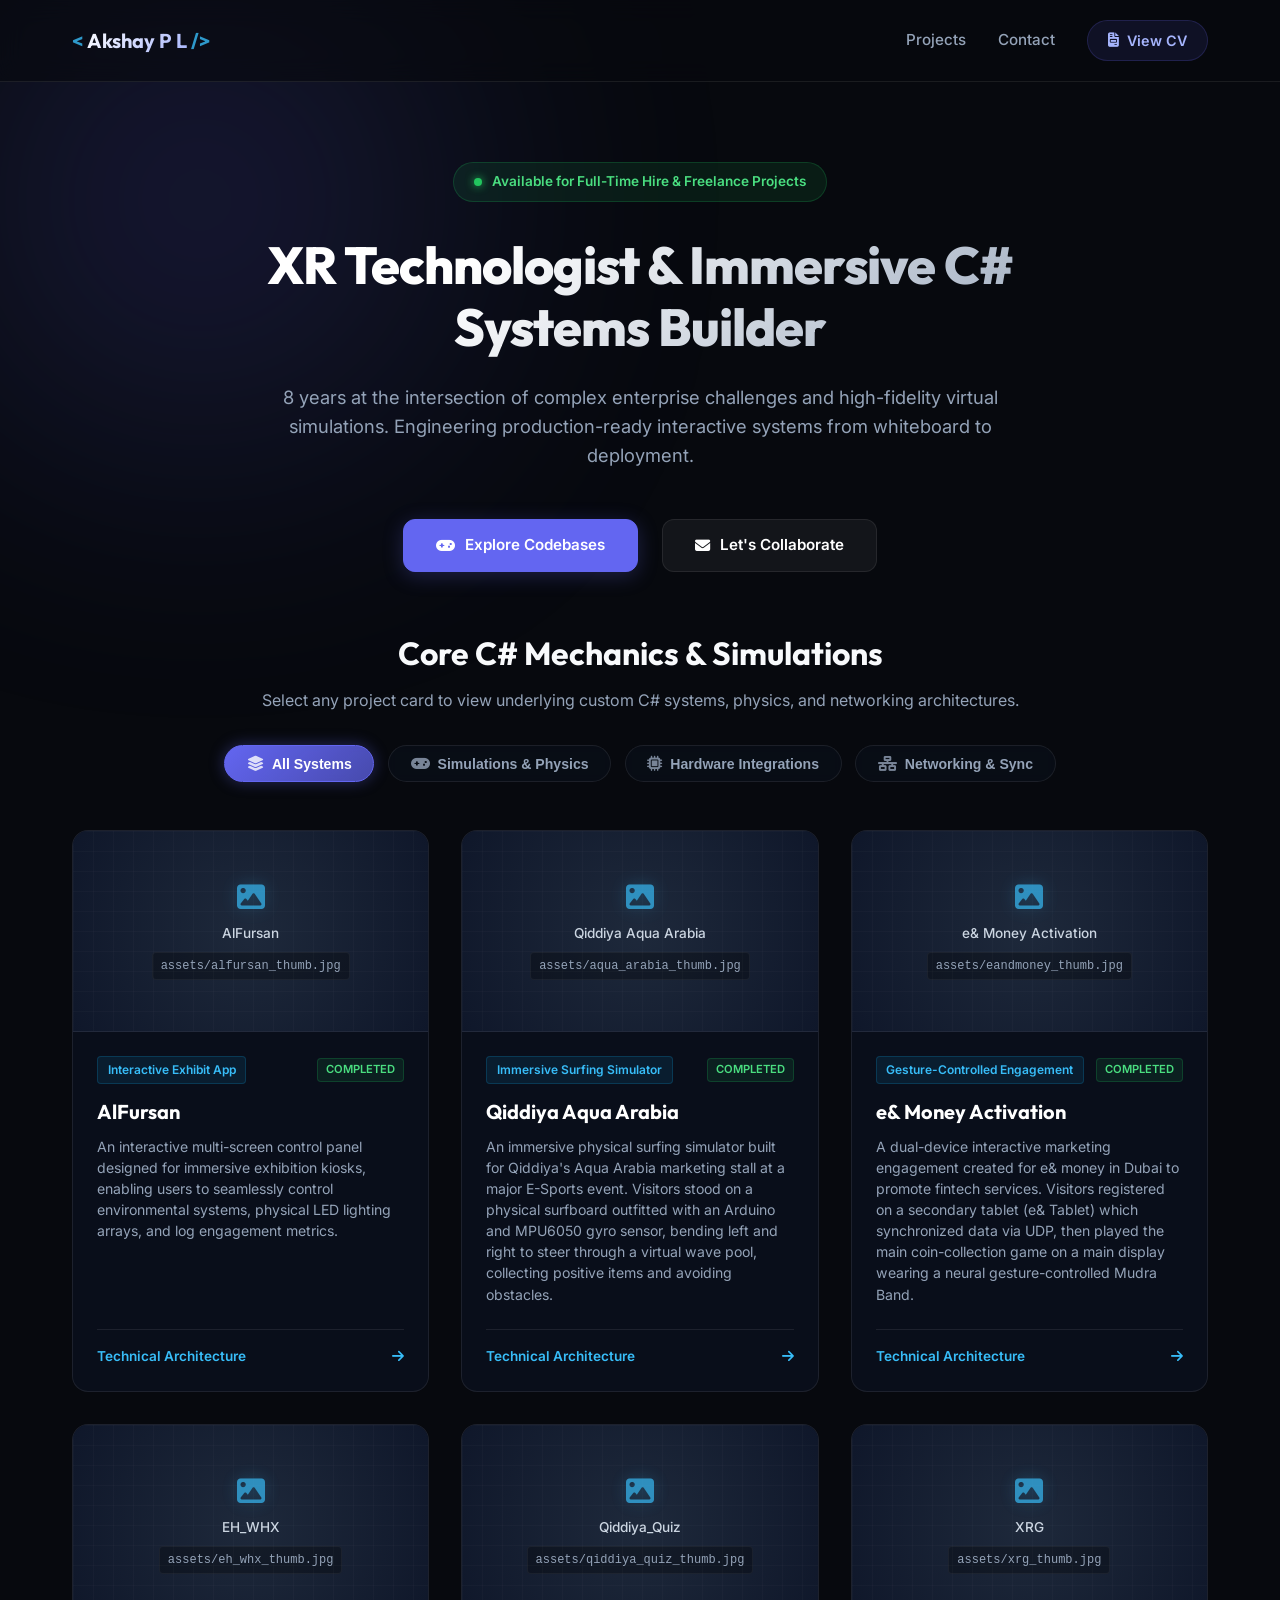
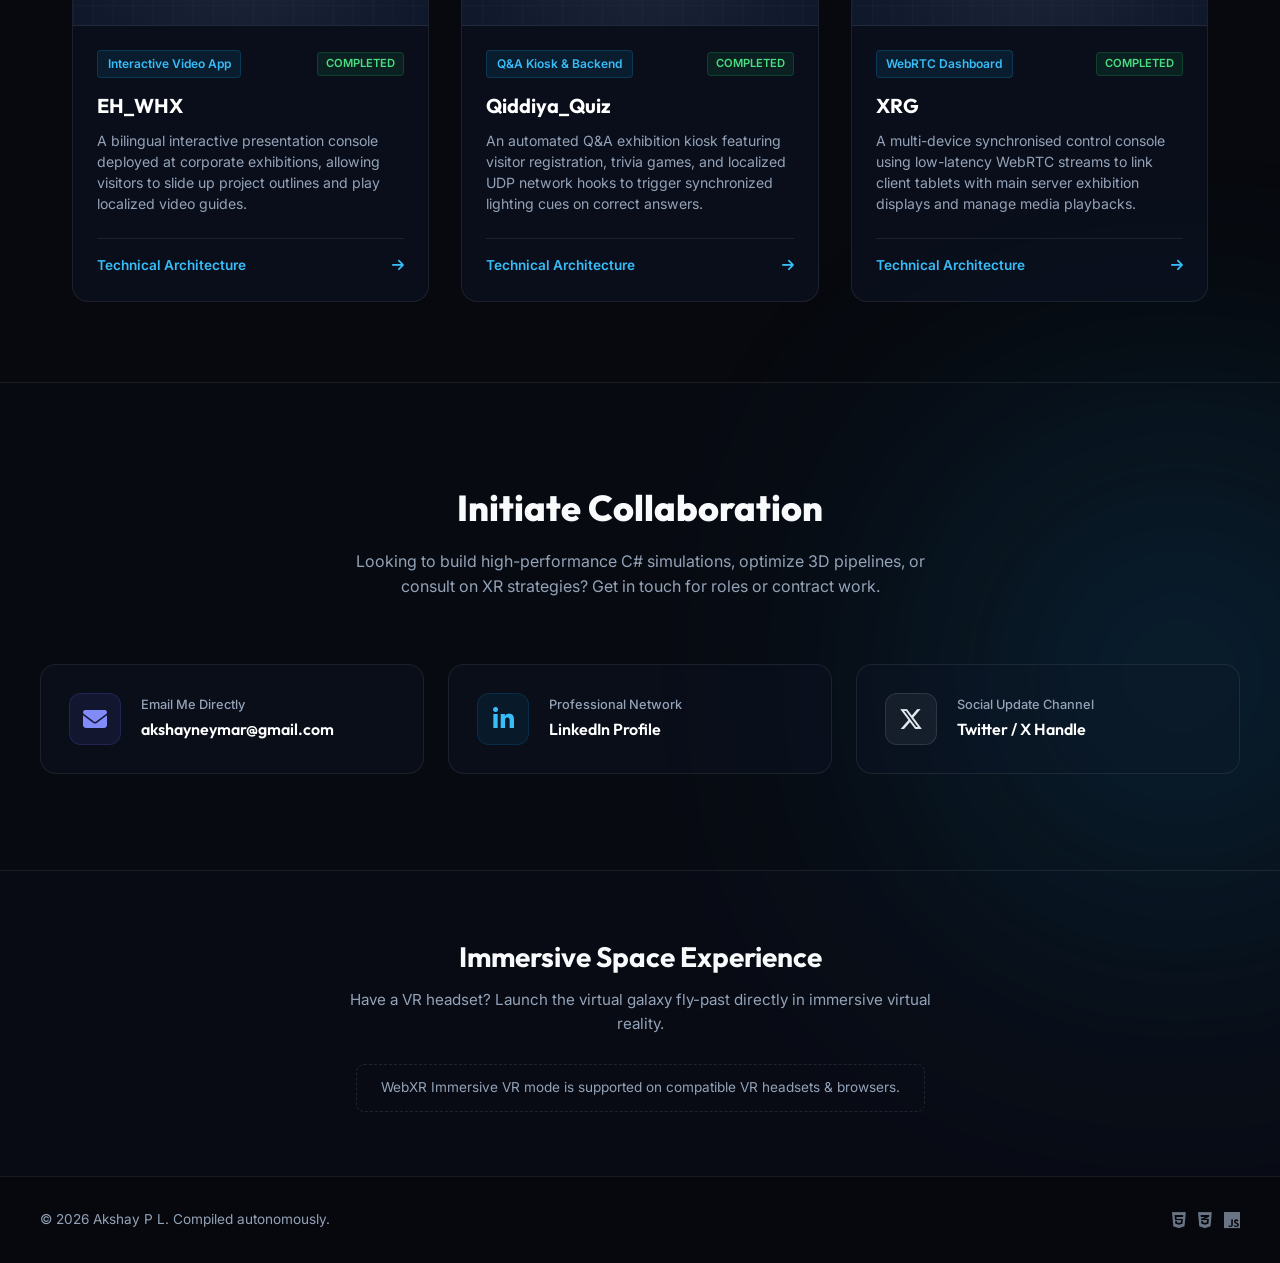
==== commit 8807e889: "Remove direct Download CV button from index.html navigation bar" ====
--- a/index.html
+++ b/index.html
@@ -4,6 +4,8 @@
     <meta charset="UTF-8">
     <meta name="viewport" content="width=device-width, initial-scale=1.0">
     <title>Akshay P L - XR Technologist & C# Systems Developer</title>
+    <!-- Custom SVG Favicon -->
+    <link rel="icon" type="image/svg+xml" href="data:image/svg+xml,&lt;svg xmlns='http://www.w3.org/2000/svg' viewBox='0 0 100 100'&gt;&lt;rect width='100' height='100' rx='25' fill='%230f172a'/&gt;&lt;path d='M32 35 L17 50 L32 65 M68 35 L83 50 L68 65 M46 68 L54 32' stroke='%236366f1' stroke-width='8' stroke-linecap='round' stroke-linejoin='round' fill='none'/&gt;&lt;/svg&gt;">
     <!-- Google Fonts -->
     <link rel="preconnect" href="https://fonts.googleapis.com">
     <link rel="preconnect" href="https://fonts.gstatic.com" crossorigin>
@@ -35,8 +37,7 @@
             <nav class="nav-links">
                 <a href="#projects" class="nav-link">Projects</a>
                 <a href="#contact" class="nav-link">Contact</a>
-                <a href="cv.html" class="nav-link"><i class="fa-solid fa-file-invoice"></i> View CV</a>
-                <a href="Akshay_PL_Master_CV.pdf" download class="btn-cv-nav"><i class="fa-solid fa-download"></i> Download CV</a>
+                <a href="cv.html" class="btn-cv-nav"><i class="fa-solid fa-file-invoice"></i> View CV</a>
             </nav>
         </div>
     </header>
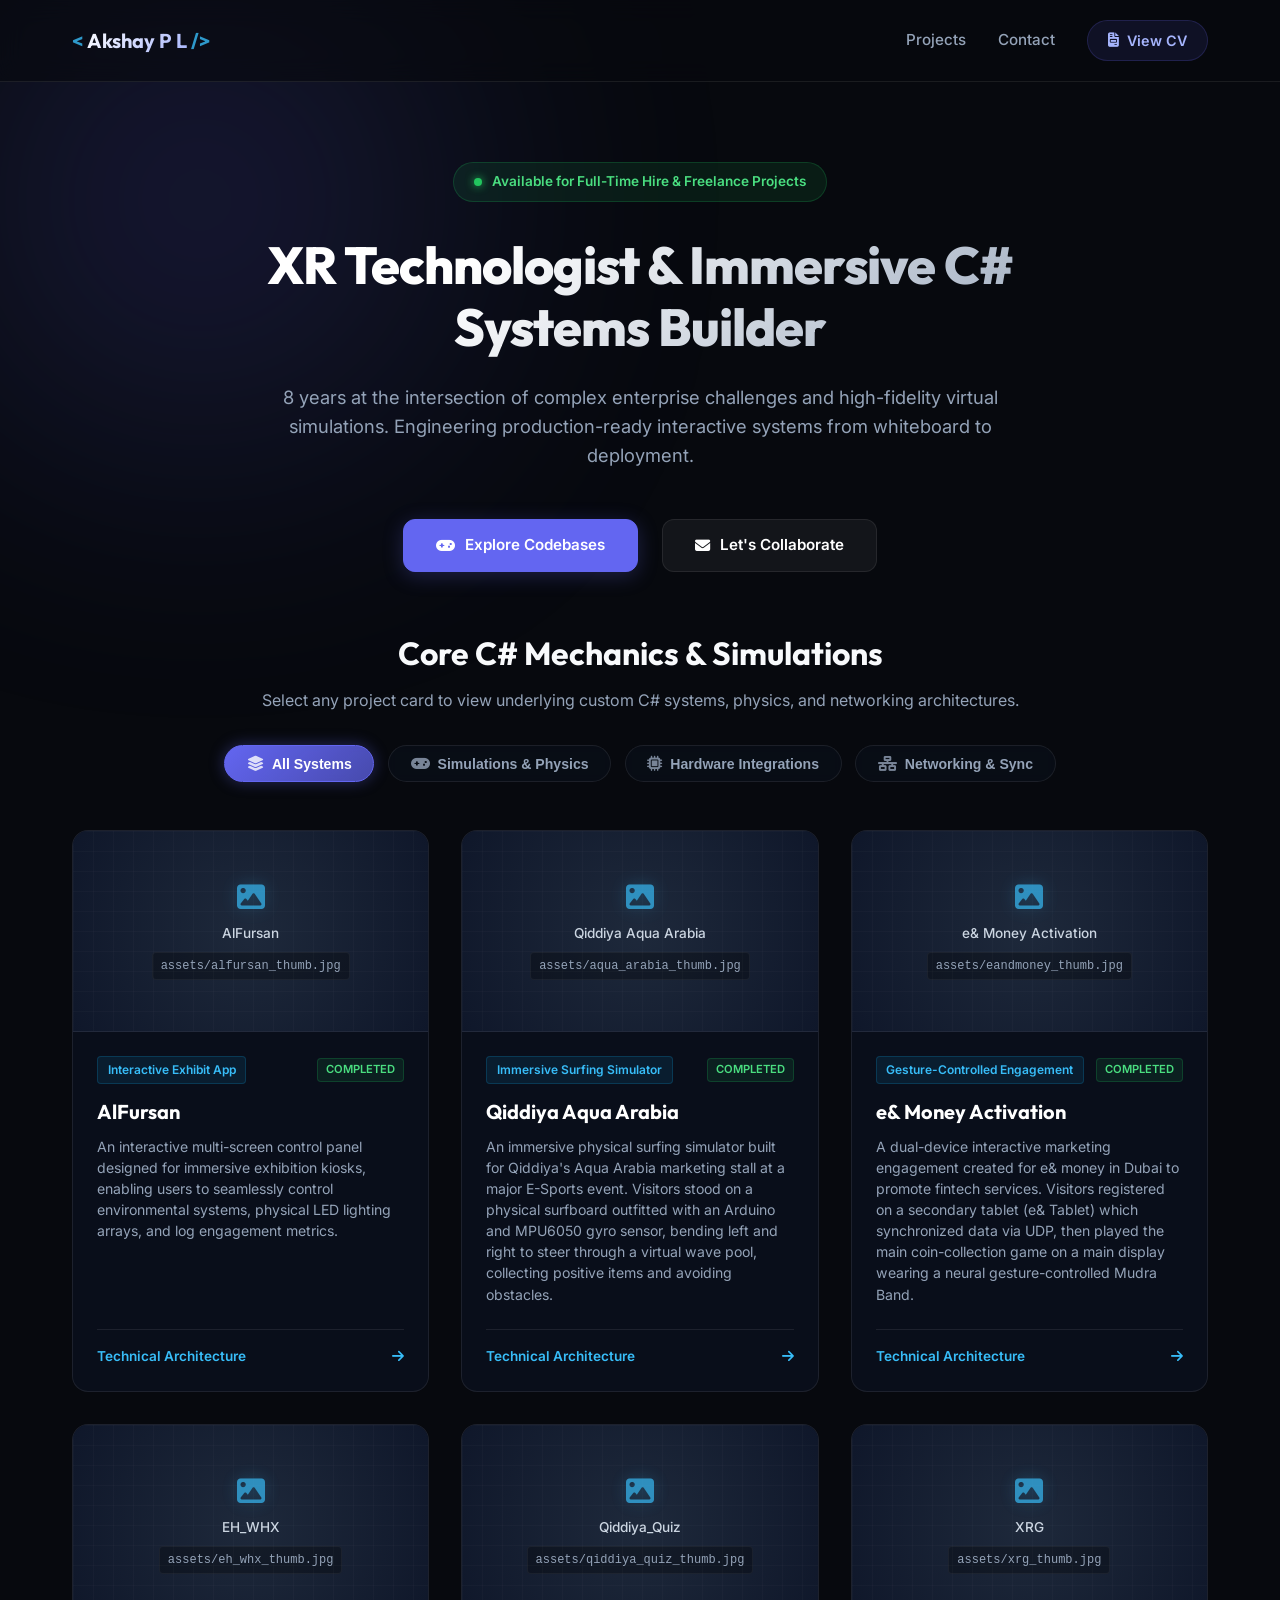
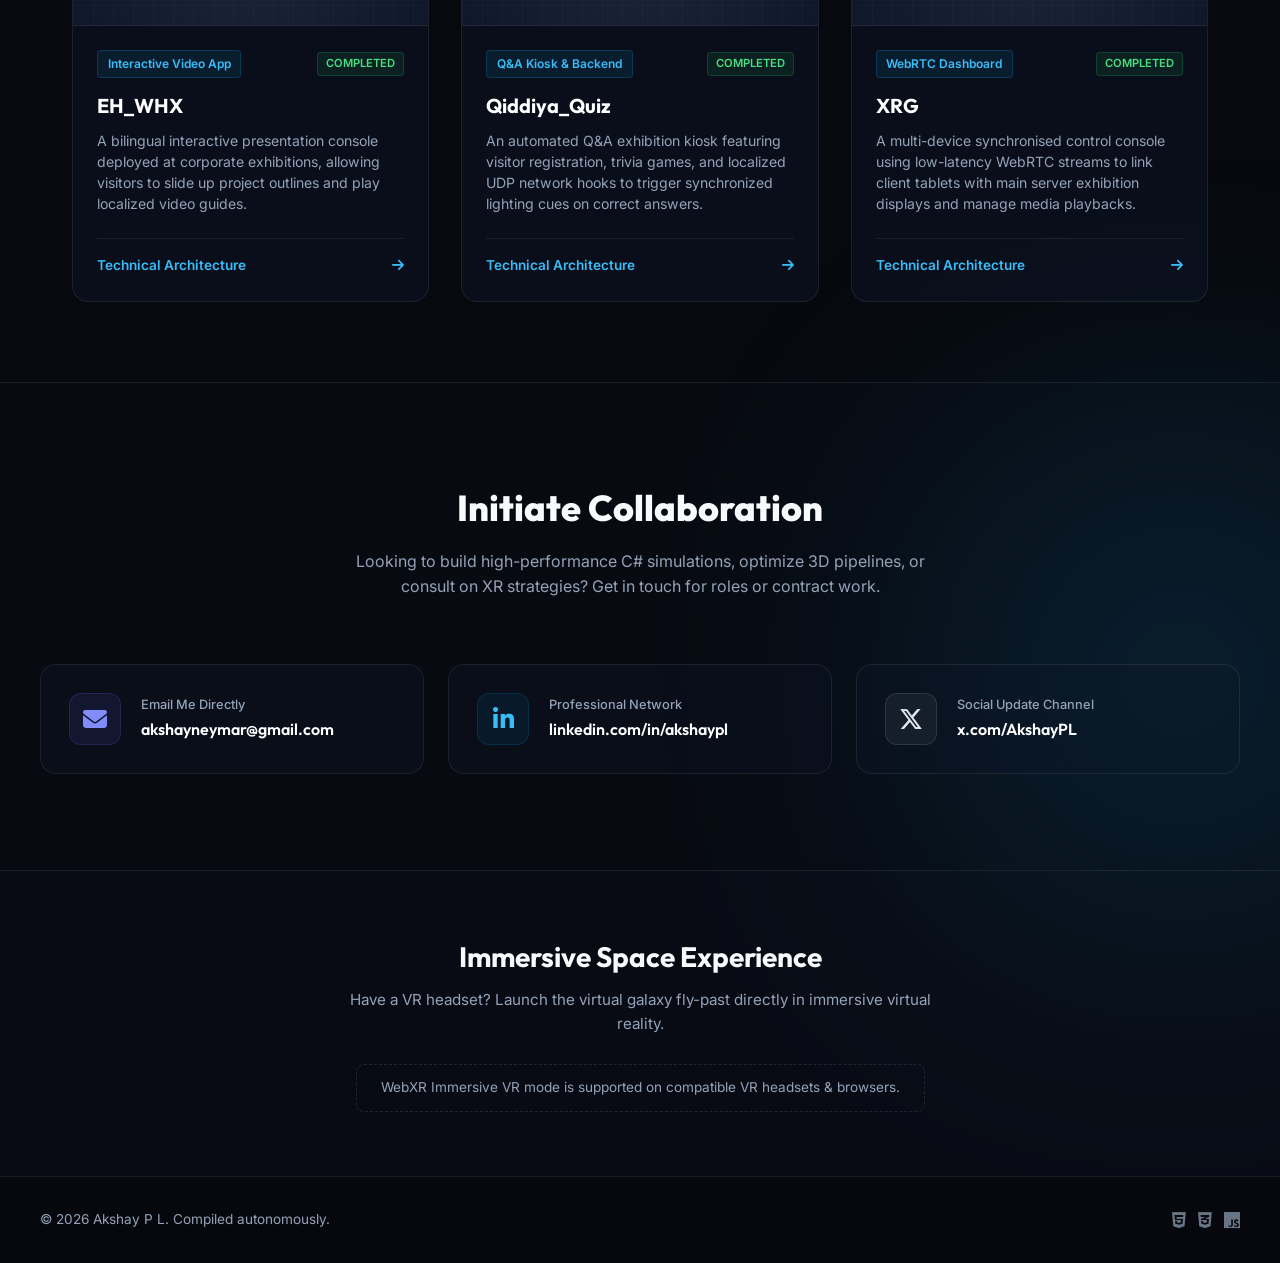
==== commit 3fcf0b07: "Update LinkedIn and Twitter/X URLs in contact cards, and add clickable LinkedIn and Portfolio URLs t" ====
--- a/index.html
+++ b/index.html
@@ -106,7 +106,7 @@
                         <div class="channel-icon linkedin-icon"><i class="fa-brands fa-linkedin-in"></i></div>
                         <div class="channel-details">
                             <span class="channel-label">Professional Network</span>
-                            <a href="https://linkedin.com" target="_blank" class="channel-value">LinkedIn Profile</a>
+                            <a href="https://www.linkedin.com/in/akshaypl/" target="_blank" class="channel-value">linkedin.com/in/akshaypl</a>
                         </div>
                     </div>
                 </div>
@@ -116,7 +116,7 @@
                         <div class="channel-icon twitter-icon"><i class="fa-brands fa-x-twitter"></i></div>
                         <div class="channel-details">
                             <span class="channel-label">Social Update Channel</span>
-                            <a href="https://twitter.com" target="_blank" class="channel-value">Twitter / X Handle</a>
+                            <a href="https://x.com/AkshayPL" target="_blank" class="channel-value">x.com/AkshayPL</a>
                         </div>
                     </div>
                 </div>
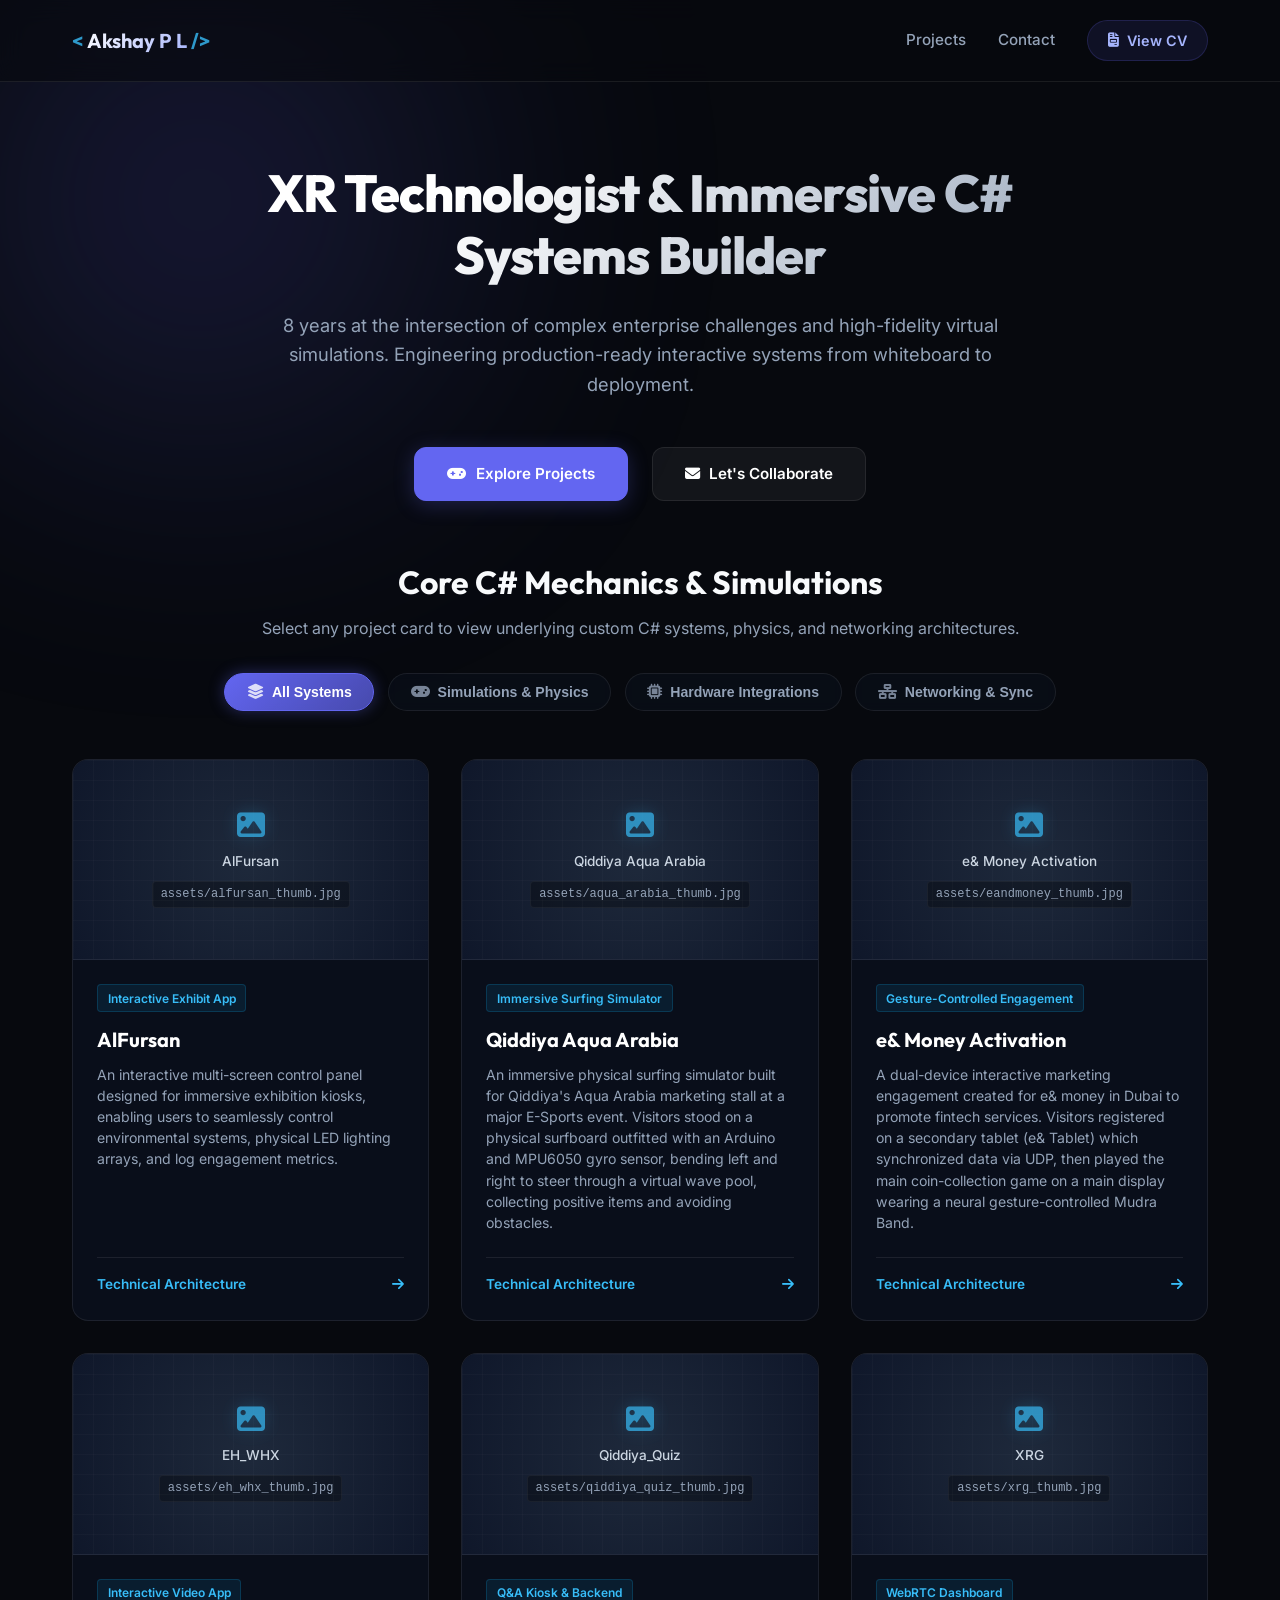
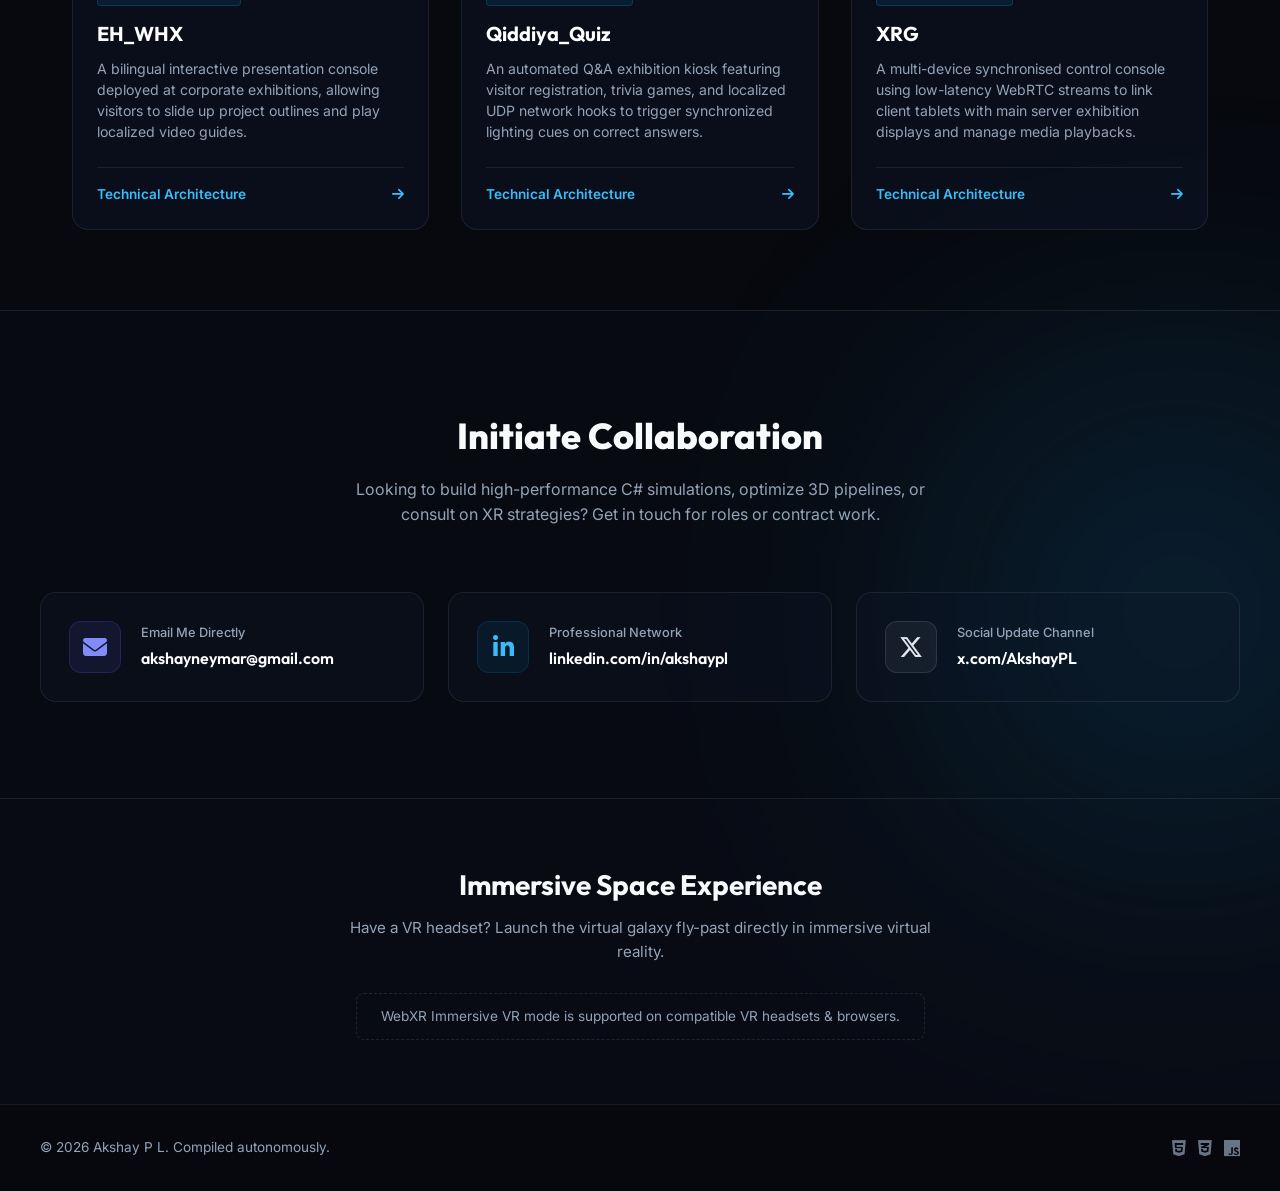
==== commit 188dc929: "Remove availability badge, rename explore button, and remove Completed status badge from cards" ====
--- a/index.html
+++ b/index.html
@@ -13,7 +13,7 @@
     <!-- FontAwesome for icons -->
     <link rel="stylesheet" href="https://cdnjs.cloudflare.com/ajax/libs/font-awesome/6.5.1/css/all.min.css">
     <!-- Main Stylesheet -->
-    <link rel="stylesheet" href="style.css">
+    <link rel="stylesheet" href="style.css?v=2">
 </head>
 <body>
     <!-- Scroll Progress Indicator -->
@@ -44,15 +44,12 @@
 
     <!-- Hero Section -->
     <section class="hero">
-        <div class="hero-badge">
-            <span class="badge-status"></span> Available for Full-Time Hire & Freelance Projects
-        </div>
         <div class="hero-content">
             <h1 class="hero-title">XR Technologist & Immersive C# Systems Builder</h1>
             <p class="hero-subtitle">8 years at the intersection of complex enterprise challenges and high-fidelity virtual simulations. Engineering production-ready interactive systems from whiteboard to deployment.</p>
             
             <div class="hero-actions">
-                <a href="#projects" class="btn btn-primary"><i class="fa-solid fa-gamepad"></i> Explore Codebases</a>
+                <a href="#projects" class="btn btn-primary"><i class="fa-solid fa-gamepad"></i> Explore Projects</a>
                 <a href="#contact" class="btn btn-secondary"><i class="fa-solid fa-envelope"></i> Let's Collaborate</a>
             </div>
 
--- a/style.css
+++ b/style.css
@@ -30,6 +30,8 @@
 
 html {
     scroll-behavior: smooth;
+    overflow-x: hidden;
+    width: 100%;
 }
 
 body {
@@ -38,6 +40,7 @@
     font-family: var(--font-body);
     line-height: 1.6;
     overflow-x: hidden;
+    width: 100%;
     min-height: 100vh;
     display: flex;
     flex-direction: column;
@@ -49,8 +52,8 @@
     position: fixed;
     top: 0;
     left: 0;
-    width: 100vw;
-    height: 100vh;
+    width: 100%;
+    height: 100%;
     z-index: -3;
     pointer-events: none;
 }
@@ -746,10 +749,20 @@
 
 .cv-contact-info {
     display: flex;
+    flex-direction: column;
+    gap: 0.5rem;
+    font-size: 0.8rem;
+    color: var(--text-muted);
+}
+
+.cv-contact-line {
+    display: flex;
     flex-wrap: wrap;
     gap: 1.5rem;
-    font-size: 0.9rem;
-    color: var(--text-muted);
+}
+
+.cv-contact-info span {
+    white-space: nowrap;
 }
 
 .cv-contact-info a {
@@ -1391,7 +1404,34 @@
     }
     
     .projects-grid {
-        grid-template-columns: 1fr;
+        display: flex;
+        flex-direction: row;
+        overflow-x: auto;
+        scroll-snap-type: x mandatory;
+        -webkit-overflow-scrolling: touch;
+        gap: 1.25rem;
+        padding: 0.5rem 1rem 1.5rem 1rem;
+        margin-left: -1rem;
+        margin-right: -1rem;
+        scroll-padding-inline: 1rem;
+    }
+    
+    .projects-grid::-webkit-scrollbar {
+        height: 5px;
+    }
+    .projects-grid::-webkit-scrollbar-track {
+        background: rgba(255, 255, 255, 0.03);
+        border-radius: 3px;
+    }
+    .projects-grid::-webkit-scrollbar-thumb {
+        background: rgba(99, 102, 241, 0.25);
+        border-radius: 3px;
+    }
+    
+    .project-card {
+        flex: 0 0 290px;
+        scroll-snap-align: start;
+        margin-bottom: 0; /* Align perfectly */
     }
     
     .contact-grid {
@@ -1404,6 +1444,11 @@
     
     .cv-contact-info {
         flex-direction: column;
+        gap: 0.75rem;
+    }
+
+    .cv-contact-line {
+        flex-direction: column !important;
         gap: 0.75rem;
     }
     
